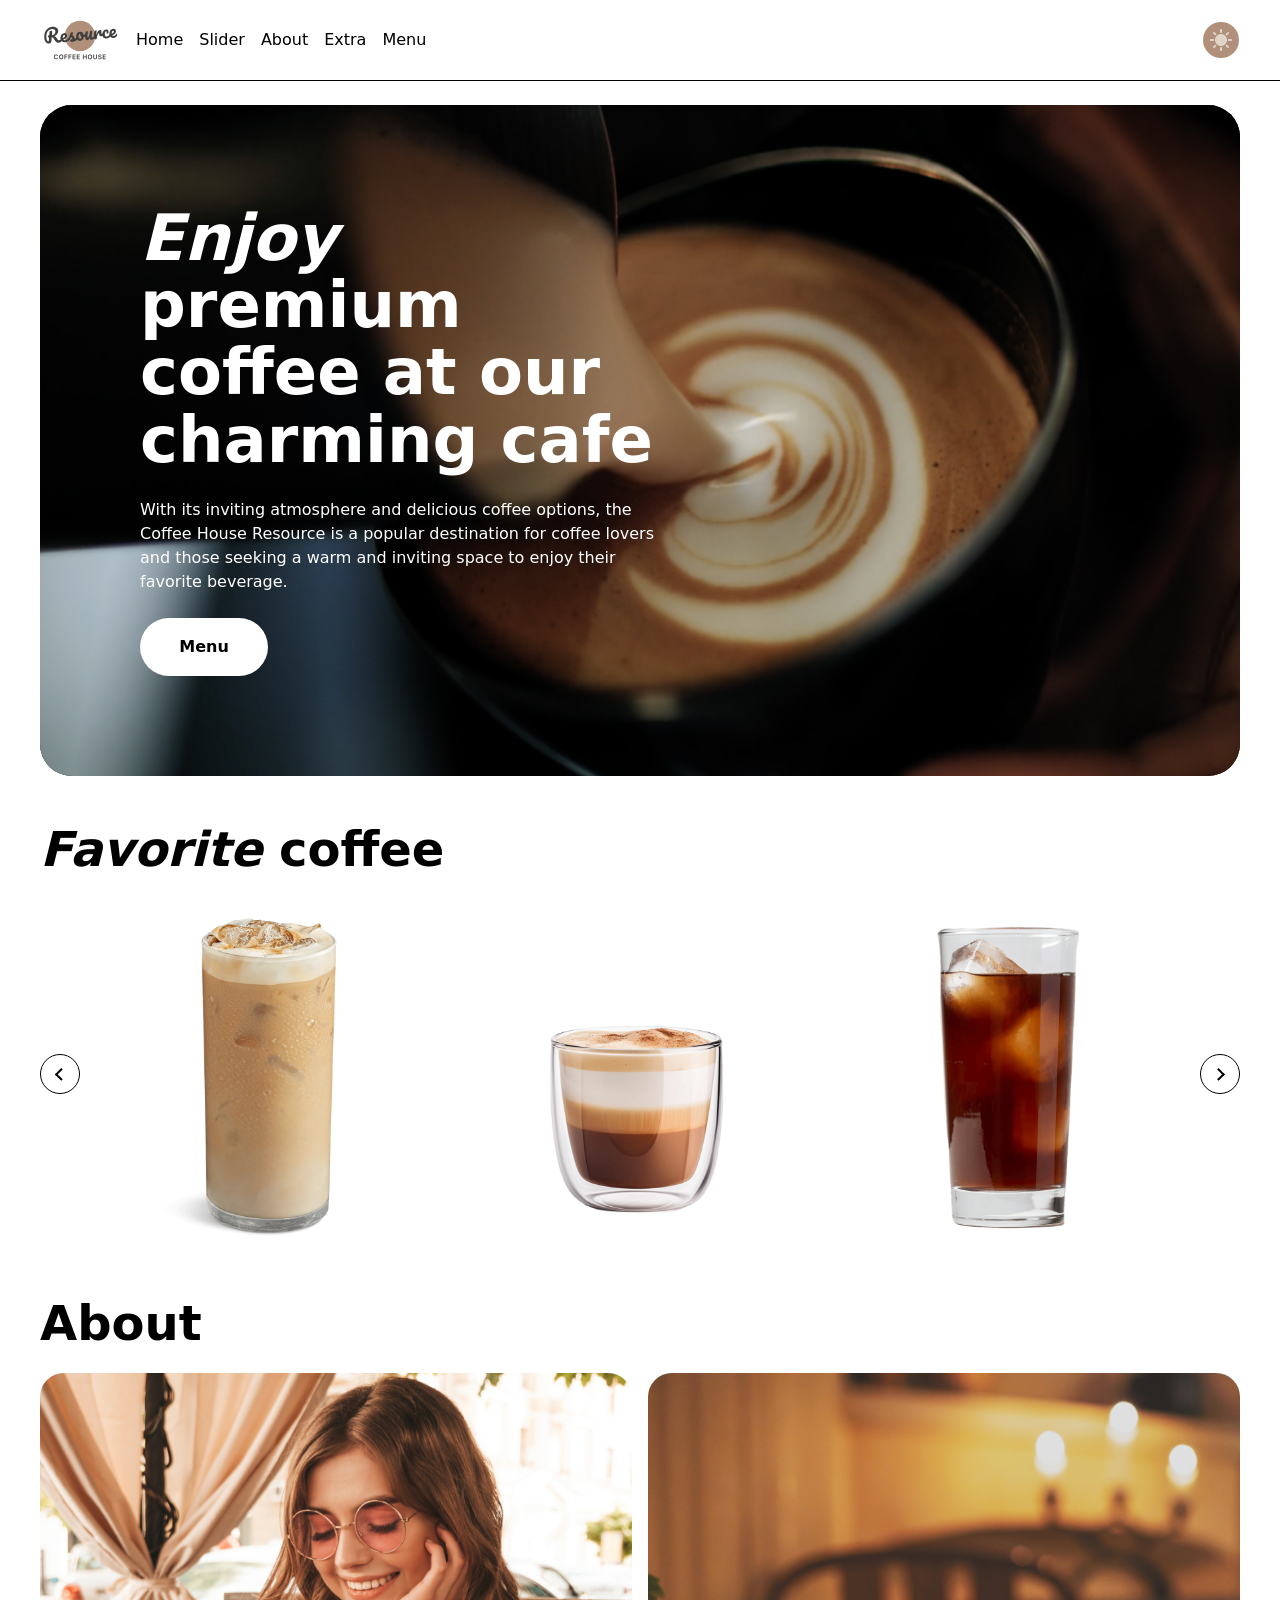
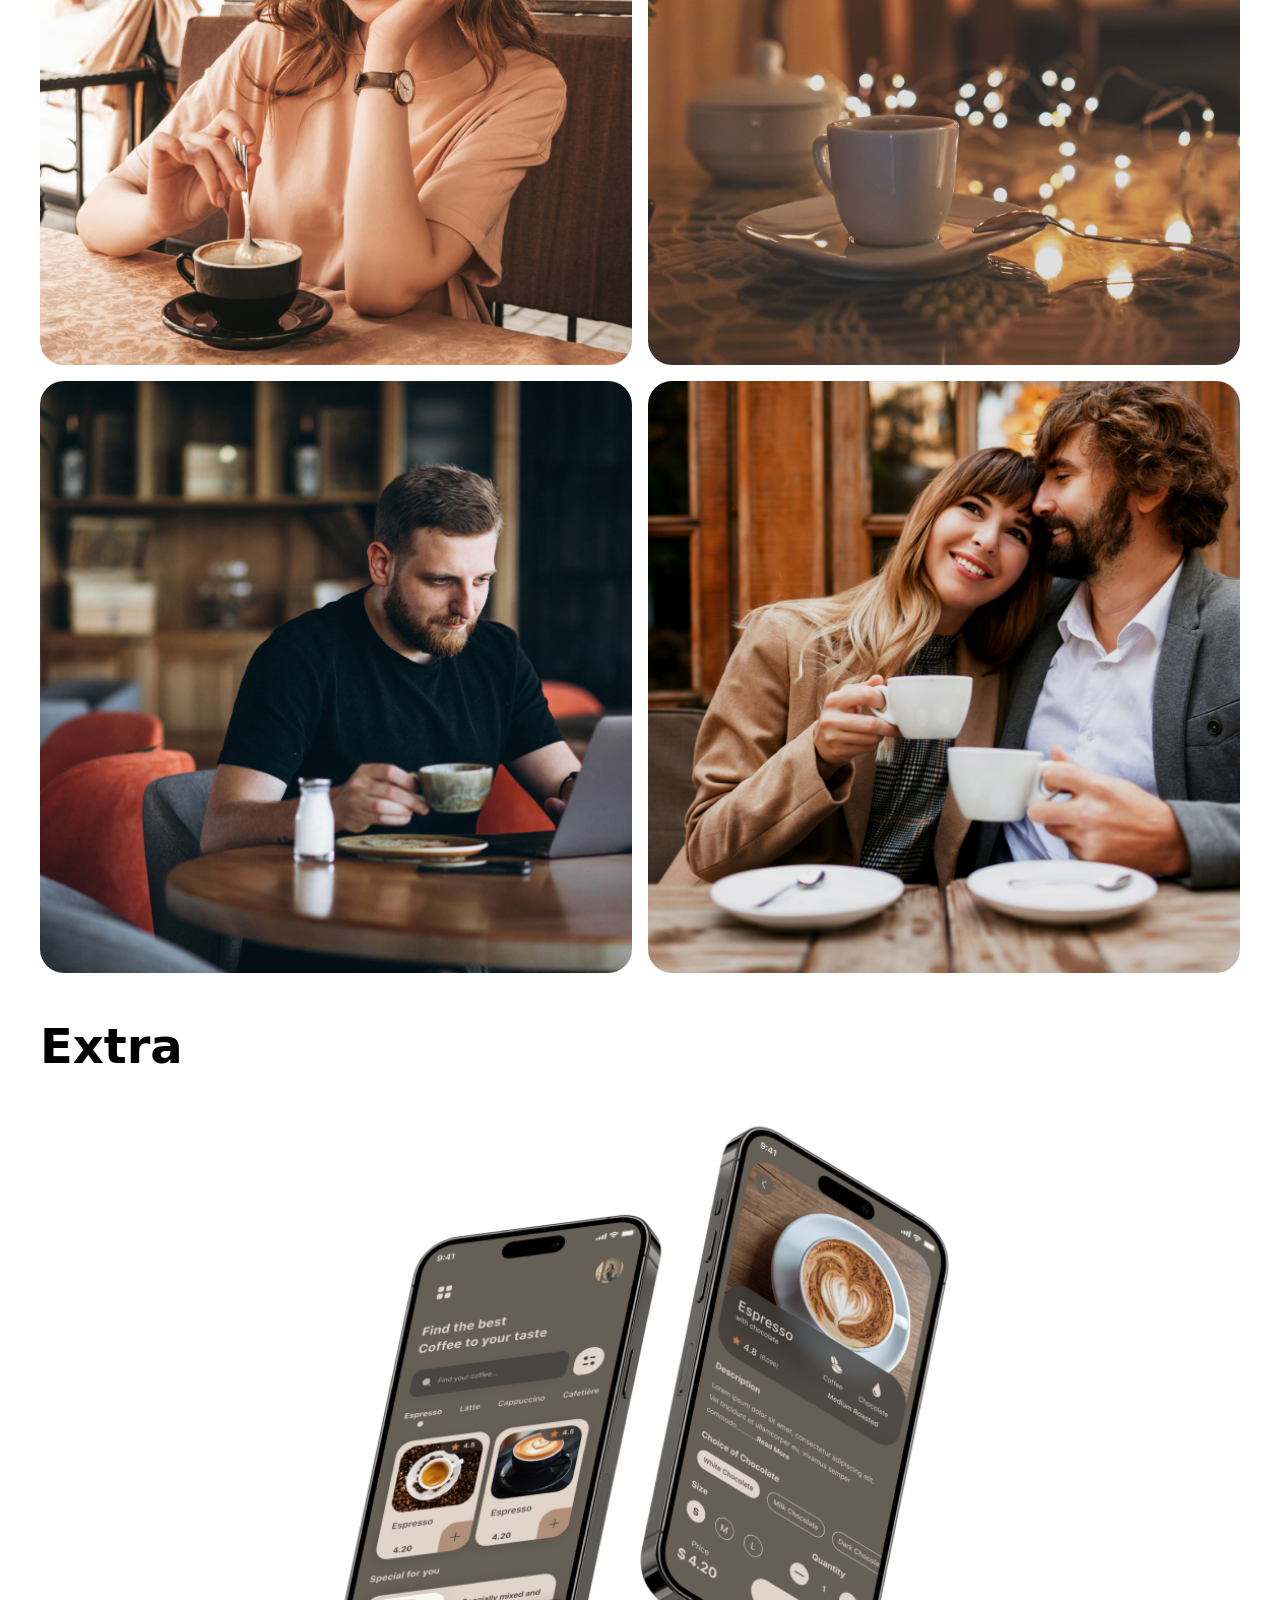
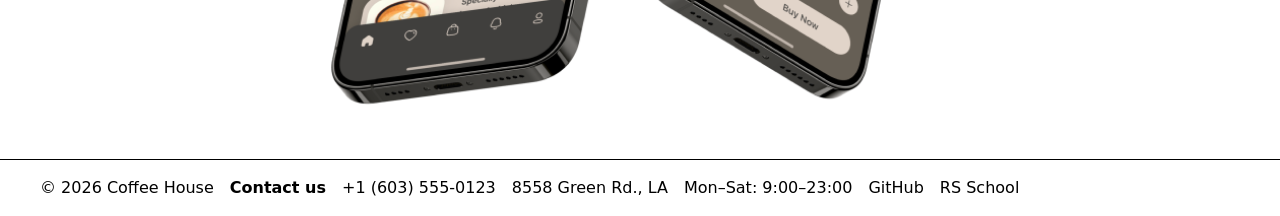
==== index.html @ 828d0035 "feat: add logo favicon and finish Part 1 polish Reuse assets/icons/logo.svg as rel=icon on both page" ====
<!DOCTYPE html>
<html lang="en">
  <head>
    <meta charset="UTF-8" />
    <meta name="viewport" content="width=device-width, initial-scale=1.0" />
    <title>Coffee House</title>
    <link rel="icon" href="assets/icons/logo.svg" type="image/svg+xml" />
    <link rel="stylesheet" href="css/base.css" />
    <link rel="stylesheet" href="css/layout.css" />
    <link rel="stylesheet" href="css/components.css" />
    <link rel="stylesheet" href="css/themes.css" />
  </head>
  <body>
    <header class="header">
      <div class="header__inner container">
        <a class="header__logo" href="index.html">
          <img
            class="header__logo-img"
            src="assets/icons/logo.svg"
            alt="Resource Coffee House"
            width="100"
            height="60"
          />
        </a>
        <nav class="header__nav" aria-label="Main">
          <ul class="header__list">
            <li class="header__item">
              <a class="header__link" href="index.html#hero">Home</a>
            </li>
            <li class="header__item">
              <a class="header__link" href="index.html#favorite-coffee">Slider</a>
            </li>
            <li class="header__item">
              <a class="header__link" href="index.html#about">About</a>
            </li>
            <li class="header__item">
              <a class="header__link" href="index.html#extra">Extra</a>
            </li>
            <li class="header__item">
              <a class="header__link" href="menu.html">Menu</a>
            </li>
          </ul>
        </nav>
        <div class="header__actions">
          <button class="header__theme" type="button" aria-label="Theme">
            <img
              class="header__theme-icon header__theme-icon--light"
              src="assets/icons/light.svg"
              alt=""
              width="36"
              height="36"
            />
            <img
              class="header__theme-icon header__theme-icon--dark"
              src="assets/icons/dark.svg"
              alt=""
              width="36"
              height="36"
            />
          </button>
          <button
            class="header__burger"
            type="button"
            aria-label="Open menu"
            aria-expanded="false"
            aria-disabled="true"
          >
            <span class="header__burger-bar" aria-hidden="true"></span>
            <span class="header__burger-bar" aria-hidden="true"></span>
            <span class="header__burger-bar" aria-hidden="true"></span>
          </button>
        </div>
      </div>
    </header>
    <main class="main">
      <section class="hero" id="hero">
        <div class="hero__inner container">
          <div class="hero__banner">
            <img
              class="hero__photo"
              src="assets/images/img-hero.jpg"
              alt="Latte being poured into a cup"
            />
            <h1 class="hero__title">
              <em class="hero__accent">Enjoy</em> premium coffee at our charming
              cafe
            </h1>
            <p class="hero__text">
              With its inviting atmosphere and delicious coffee options, the
              Coffee House Resource is a popular destination for coffee lovers
              and those seeking a warm and inviting space to enjoy their
              favorite beverage.
            </p>
            <a class="hero__cta" href="menu.html">Menu</a>
          </div>
        </div>
      </section>
      <section class="slider" id="favorite-coffee" aria-labelledby="favorite-coffee-title">
        <div class="slider__inner container">
          <h2 class="slider__title" id="favorite-coffee-title">
            <em class="slider__accent">Favorite</em> coffee
          </h2>
          <div class="slider__layout">
            <button
              class="slider__control slider__control--prev"
              type="button"
              aria-label="Previous slide"
              aria-disabled="true"
            >
              <span class="slider__chevron slider__chevron--prev" aria-hidden="true"></span>
            </button>
            <ul class="slider__list">
              <li class="slider__item">
                <img
                  class="slider__photo"
                  src="assets/images/coffee-slider-1.png"
                  alt="Iced latte with cream and caramel"
                  width="530"
                  height="530"
                />
              </li>
              <li class="slider__item">
                <img
                  class="slider__photo"
                  src="assets/images/coffee-slider-2.png"
                  alt="Layered cortado in a glass"
                  width="530"
                  height="530"
                />
              </li>
              <li class="slider__item">
                <img
                  class="slider__photo"
                  src="assets/images/coffee-slider-3.png"
                  alt="Iced coffee with ice cubes"
                  width="530"
                  height="530"
                />
              </li>
            </ul>
            <button
              class="slider__control slider__control--next"
              type="button"
              aria-label="Next slide"
              aria-disabled="true"
            >
              <span class="slider__chevron slider__chevron--next" aria-hidden="true"></span>
            </button>
          </div>
        </div>
      </section>
      <section class="about" id="about" aria-labelledby="about-title">
        <div class="about__inner container">
          <h2 class="about__title" id="about-title">About</h2>
          <ul class="about__gallery">
            <li class="about__item">
              <img
                class="about__photo"
                src="assets/images/about-1.jpg"
                alt="Woman in pink glasses stirring coffee at a cafe table"
                width="726"
                height="726"
              />
            </li>
            <li class="about__item">
              <img
                class="about__photo"
                src="assets/images/about-2.jpg"
                alt="Espresso cup on a saucer with warm string lights"
                width="726"
                height="726"
              />
            </li>
            <li class="about__item">
              <img
                class="about__photo"
                src="assets/images/about-3.jpg"
                alt="Man drinking coffee while working on a laptop"
                width="726"
                height="726"
              />
            </li>
            <li class="about__item">
              <img
                class="about__photo"
                src="assets/images/about-4.jpg"
                alt="Couple smiling with coffee cups at an outdoor table"
                width="726"
                height="726"
              />
            </li>
          </ul>
        </div>
      </section>
      <section class="extra" id="extra" aria-labelledby="extra-title">
        <div class="extra__inner container">
          <h2 class="extra__title" id="extra-title">Extra</h2>
          <img
            class="extra__photo"
            src="assets/images/mobile-screens.png"
            alt="Coffee House app on two phones, with a menu and an espresso order"
            width="630"
            height="630"
          />
        </div>
      </section>
    </main>
    <footer class="footer">
      <div class="footer__inner container">
        <p class="footer__copy">© 2026 Coffee House</p>
        <p class="footer__title">Contact us</p>
        <address class="footer__contacts">
          <a class="footer__link" href="tel:+16035550123">+1 (603) 555-0123</a>
          <a
            class="footer__link"
            href="https://www.google.com/maps/search/?api=1&query=8558+Green+Rd.%2C+LA"
            target="_blank"
            rel="noopener noreferrer"
            >8558 Green Rd., LA</a
          >
          <span class="footer__hours">Mon–Sat: 9:00–23:00</span>
        </address>
        <ul class="footer__list">
          <li class="footer__item">
            <a
              class="footer__link"
              href="https://github.com/Bogagree"
              target="_blank"
              rel="noopener noreferrer"
              >GitHub</a
            >
          </li>
          <li class="footer__item">
            <a
              class="footer__link"
              href="https://rs.school/"
              target="_blank"
              rel="noopener noreferrer"
              >RS School</a
            >
          </li>
        </ul>
      </div>
    </footer>
    <script src="js/theme.js" defer></script>
  </body>
</html>
---- css/base.css ----
/* Structural tokens and base elements. Brand values: docs/specs/architecture.md */
:root {
  --space-xs: 0.25rem;
  --space-sm: 0.5rem;
  --space-md: 1rem;
  --space-lg: 1.5rem;
  --space-xl: 2rem;

  --font-family-base: system-ui, sans-serif;
  --font-size-base: 1rem;
  --font-size-sm: 0.875rem;
  --font-size-lg: 1.25rem;
  --font-size-h1: 2rem;
  --line-height-body: 1.5;
  --line-height-heading: 1.2;
  --font-weight-regular: 400;
  --font-weight-bold: 700;

  --container-max-width: 1440px;
  --container-padding-inline: 2.5rem;
}

@media (max-width: 768px) {
  :root {
    --container-padding-inline: 2.5rem;
  }
}

@media (max-width: 380px) {
  :root {
    --container-padding-inline: 1rem;
  }
}

*,
*::before,
*::after {
  box-sizing: border-box;
}

html {
  scroll-behavior: smooth;
  overflow-x: clip;
}

body {
  margin: 0;
  overflow-x: clip;
  font-family: var(--font-family-base);
  font-size: var(--font-size-base);
  font-weight: var(--font-weight-regular);
  line-height: var(--line-height-body);
  color: var(--color-text);
  background-color: var(--color-bg);
}

h1,
h2,
h3,
h4 {
  margin: 0;
  font-weight: var(--font-weight-bold);
  line-height: var(--line-height-heading);
}

h1 {
  font-size: var(--font-size-h1);
}

p {
  margin: 0;
}

a {
  color: var(--color-link);
}

img {
  display: block;
  max-width: 100%;
  height: auto;
}

button,
input,
textarea,
select {
  font: inherit;
  color: inherit;
}

ul,
ol {
  margin: 0;
  padding: 0;
}
---- css/layout.css ----
/* Centered content column. Full-bleed backgrounds stay off .container. */
.container {
  width: 100%;
  max-width: var(--container-max-width);
  margin-inline: auto;
  padding-inline: var(--container-padding-inline);
}

/* Above 1440px the column stays centered; section backgrounds may full-bleed. */
.main {
  width: 100%;
  min-width: 0;
}
---- css/components.css ----
/* header, footer, hero, slider, about, extra, catalog cards. modal — позже. */
.header {
  background-color: var(--color-bg);
  color: var(--color-text);
  border-bottom: 1px solid var(--color-text);
}

.header__inner,
.footer__inner {
  display: flex;
  flex-wrap: wrap;
  align-items: center;
  gap: var(--space-md);
  padding-block: var(--space-md);
}

.header__logo {
  flex-shrink: 0;
  line-height: 0;
  text-decoration: none;
}

.header__logo-img {
  height: 3rem;
  width: auto;
}

@media (hover: hover) {
  .header__logo:hover {
    opacity: 0.85;
  }
}

.header__nav {
  flex: 1 1 auto;
}

.header__list,
.footer__list {
  display: flex;
  flex-wrap: wrap;
  gap: var(--space-md);
  list-style: none;
}

.header__link,
.footer__link {
  color: var(--color-text);
  text-decoration: none;
  transition: color 0.2s ease;
}

@media (hover: hover) {
  .header__link:hover,
  .footer__link:hover {
    color: var(--color-link);
  }
}

.header__link:focus-visible,
.header__logo:focus-visible,
.header__theme:focus-visible,
.header__burger:focus-visible,
.footer__link:focus-visible {
  outline: 2px solid var(--color-link);
  outline-offset: 2px;
}

.header__actions {
  display: flex;
  flex-shrink: 0;
  align-items: center;
  gap: var(--space-sm);
  margin-left: auto;
}

.header__theme {
  display: inline-flex;
  padding: 0;
  border: 1px solid transparent;
  background: transparent;
  cursor: pointer;
  transition: opacity 0.2s ease;
}

@media (hover: hover) {
  .header__theme:hover {
    opacity: 0.7;
  }
}

.header__theme-icon {
  display: block;
  width: 2.25rem;
  height: 2.25rem;
}

.header__theme-icon--dark {
  display: none;
}

[data-theme='dark'] .header__theme-icon--light {
  display: none;
}

[data-theme='dark'] .header__theme-icon--dark {
  display: block;
}

.header__burger {
  display: none;
  flex-direction: column;
  justify-content: center;
  align-items: center;
  gap: 0.3rem;
  width: 2.5rem;
  height: 2.5rem;
  padding: 0;
  border: 1px solid transparent;
  background: transparent;
  cursor: pointer;
  transition: opacity 0.2s ease;
}

@media (hover: hover) {
  .header__burger:hover {
    opacity: 0.7;
  }
}

.header__burger-bar {
  display: block;
  width: 1.25rem;
  height: 2px;
  background-color: var(--color-text);
}

.footer {
  background-color: var(--color-bg);
  color: var(--color-text);
  border-top: 1px solid var(--color-text);
}

.footer__copy {
  margin: 0;
}

.footer__contacts {
  display: flex;
  flex-wrap: wrap;
  gap: var(--space-sm) var(--space-md);
  font-style: normal;
}

.footer__title {
  margin: 0;
  font-weight: var(--font-weight-bold);
}

@media (max-width: 768px) {
  .header__nav {
    display: none;
  }

  .header__burger {
    display: inline-flex;
  }

  .footer__inner {
    flex-direction: column;
    align-items: flex-start;
  }
}

.hero {
  padding-block: var(--space-lg);
}

.hero__banner {
  position: relative;
  display: flex;
  flex-direction: column;
  align-items: flex-start;
  justify-content: center;
  gap: var(--space-lg);
  min-height: 20rem;
  padding: var(--space-xl);
  overflow: hidden;
  border-radius: var(--space-xl);
  background-color: var(--color-text);
  /* Fixed white: readable on the dark latte photo in light and dark page themes */
  color: #fff;
}

.hero__photo {
  position: absolute;
  inset: 0;
  width: 100%;
  height: 100%;
  object-fit: cover;
  object-position: 70% center;
}

.hero__title,
.hero__text,
.hero__cta {
  position: relative;
  z-index: 1;
}

.hero__title {
  max-width: 33rem;
  font-size: clamp(2rem, 5vw, 4.5rem);
  font-weight: 600;
  line-height: 1.05;
}

.hero__accent {
  font-style: italic;
  font-weight: 600;
}

.hero__text {
  max-width: 33rem;
}

.hero__cta {
  display: inline-flex;
  align-items: center;
  justify-content: center;
  min-width: 8rem;
  padding: var(--space-md) var(--space-xl);
  border: 1px solid transparent;
  border-radius: 999px;
  background-color: var(--color-bg);
  color: var(--color-text);
  font-weight: var(--font-weight-bold);
  text-decoration: none;
  transition: opacity 0.2s ease;
}

@media (hover: hover) {
  .hero__cta:hover {
    opacity: 0.85;
  }
}

.hero__cta:focus-visible {
  outline: 2px solid var(--color-link);
  outline-offset: 2px;
}

@media (min-width: 769px) {
  .hero__banner {
    justify-content: center;
    min-height: 40rem;
    padding: 6.25rem 6.25rem;
  }
}

@media (max-width: 768px) {
  .hero {
    padding-block: var(--space-md);
  }

  .hero__banner {
    min-height: 33.75rem;
    padding: 6.25rem 2.5rem;
    border-radius: var(--space-xl);
  }
}

@media (max-width: 380px) {
  .hero__banner {
    min-height: 33.75rem;
    padding: 3.75rem 1rem;
  }
}

.slider {
  padding-block: var(--space-lg);
}

.slider__title {
  margin-bottom: var(--space-lg);
  font-size: clamp(1.75rem, 4vw, 3rem);
  font-weight: 600;
  line-height: 1.05;
}

.slider__accent {
  font-style: italic;
  font-weight: 600;
}

.slider__layout {
  display: grid;
  grid-template-columns: auto minmax(0, 1fr) auto;
  align-items: center;
  gap: var(--space-md);
}

.slider__list {
  display: grid;
  grid-template-columns: repeat(3, minmax(0, 1fr));
  gap: var(--space-md);
  list-style: none;
}

.slider__photo {
  width: 100%;
  height: auto;
  aspect-ratio: 1;
  object-fit: contain;
}

.slider__control {
  display: inline-flex;
  flex-shrink: 0;
  align-items: center;
  justify-content: center;
  width: 2.5rem;
  height: 2.5rem;
  padding: 0;
  border: 1px solid var(--color-text);
  border-radius: 50%;
  background: transparent;
  cursor: pointer;
  transition: opacity 0.2s ease;
}

@media (hover: hover) {
  .slider__control:hover {
    opacity: 0.7;
  }
}

.slider__control:focus-visible {
  outline: 2px solid var(--color-link);
  outline-offset: 2px;
}

.slider__chevron {
  display: block;
  width: 0.55rem;
  height: 0.55rem;
  border-right: 2px solid currentColor;
  border-bottom: 2px solid currentColor;
}

.slider__chevron--prev {
  margin-left: 0.2rem;
  transform: rotate(135deg);
}

.slider__chevron--next {
  margin-right: 0.2rem;
  transform: rotate(-45deg);
}

@media (max-width: 768px) {
  .slider__list {
    grid-template-columns: 1fr;
  }

  /* Part 1 static: one slide visible; Part 2 JS will cycle. */
  .slider__item:nth-child(n + 2) {
    display: none;
  }
}

@media (max-width: 380px) {
  .slider__layout {
    grid-template-columns: auto auto;
    justify-content: space-between;
    gap: var(--space-sm);
  }

  .slider__list {
    grid-column: 1 / -1;
    order: -1;
  }
}

.about,
.extra {
  padding-block: var(--space-lg);
}

.about__title,
.extra__title {
  margin-bottom: var(--space-lg);
  font-size: clamp(1.75rem, 4vw, 3rem);
  font-weight: 600;
  line-height: 1.05;
}

.about__gallery {
  display: grid;
  grid-template-columns: repeat(2, minmax(0, 1fr));
  gap: var(--space-md);
  list-style: none;
}

.about__photo {
  width: 100%;
  height: auto;
  aspect-ratio: 1;
  object-fit: cover;
  border-radius: var(--space-lg);
}

.extra__photo {
  width: min(100%, 40rem);
  height: auto;
  margin-inline: auto;
}

@media (max-width: 768px) {
  /* Coffee House: two About images drop at ≤768. */
  .about__item:nth-child(n + 3) {
    display: none;
  }
}

@media (max-width: 380px) {
  .about__gallery {
    grid-template-columns: 1fr;
  }
}

.catalog {
  padding-block: var(--space-lg);
}

.catalog__title {
  margin-bottom: var(--space-lg);
  font-size: clamp(1.75rem, 4vw, 3rem);
  font-weight: 600;
  line-height: 1.05;
  text-align: center;
}

.catalog__tabs {
  display: flex;
  flex-wrap: wrap;
  justify-content: center;
  gap: var(--space-sm);
  margin-bottom: var(--space-lg);
}

.catalog__tab {
  display: inline-flex;
  align-items: center;
  justify-content: center;
  min-width: 6.5rem;
  padding: var(--space-sm) var(--space-md);
  border: 1px solid var(--color-text);
  border-radius: 999px;
  background: transparent;
  cursor: pointer;
  transition: opacity 0.2s ease, background-color 0.2s ease, color 0.2s ease;
}

@media (hover: hover) {
  .catalog__tab:hover {
    opacity: 0.7;
  }
}

.catalog__tab:focus-visible,
.catalog__more:focus-visible {
  outline: 2px solid var(--color-link);
  outline-offset: 2px;
}

.catalog__tab--active {
  background-color: var(--color-text);
  color: var(--color-bg);
  opacity: 1;
}

.catalog__list {
  display: grid;
  grid-template-columns: repeat(4, minmax(0, 1fr));
  gap: var(--space-md);
  list-style: none;
}

.card {
  display: flex;
  flex-direction: column;
  gap: var(--space-sm);
  height: 100%;
  padding: var(--space-sm);
  border: 1px solid var(--color-text);
  border-radius: var(--space-lg);
  transition: opacity 0.2s ease;
}

@media (hover: hover) {
  .card:hover {
    opacity: 0.85;
  }
}

.card__photo {
  width: 100%;
  height: auto;
  aspect-ratio: 1;
  object-fit: cover;
  border-radius: var(--space-md);
}

.card__title {
  font-size: var(--font-size-lg);
  font-weight: 600;
}

.card__text {
  flex: 1 1 auto;
  font-size: var(--font-size-sm);
}

.card__price {
  font-weight: var(--font-weight-bold);
}

.catalog__more {
  display: none;
  align-items: center;
  justify-content: center;
  min-width: 8rem;
  margin: var(--space-lg) auto 0;
  padding: var(--space-md) var(--space-xl);
  border: 1px solid var(--color-text);
  border-radius: 999px;
  background: transparent;
  cursor: pointer;
  transition: opacity 0.2s ease;
}

@media (hover: hover) {
  .catalog__more:hover {
    opacity: 0.7;
  }
}

@media (max-width: 768px) {
  .catalog__list {
    grid-template-columns: repeat(2, minmax(0, 1fr));
  }

  /* Coffee House: four products drop at ≤768; Show more UI only (Part 2 wires click). */
  .catalog__item:nth-child(n + 5) {
    display: none;
  }

  .catalog__more {
    display: flex;
  }
}
---- css/themes.css ----
/* Semantic colors. Not the Coffee House palette — docs/specs/architecture.md */
:root,
[data-theme='light'] {
  color-scheme: light;
  --color-bg: Canvas;
  --color-text: CanvasText;
  --color-link: LinkText;
}

[data-theme='dark'] {
  color-scheme: dark;
  --color-bg: Canvas;
  --color-text: CanvasText;
  --color-link: LinkText;
}
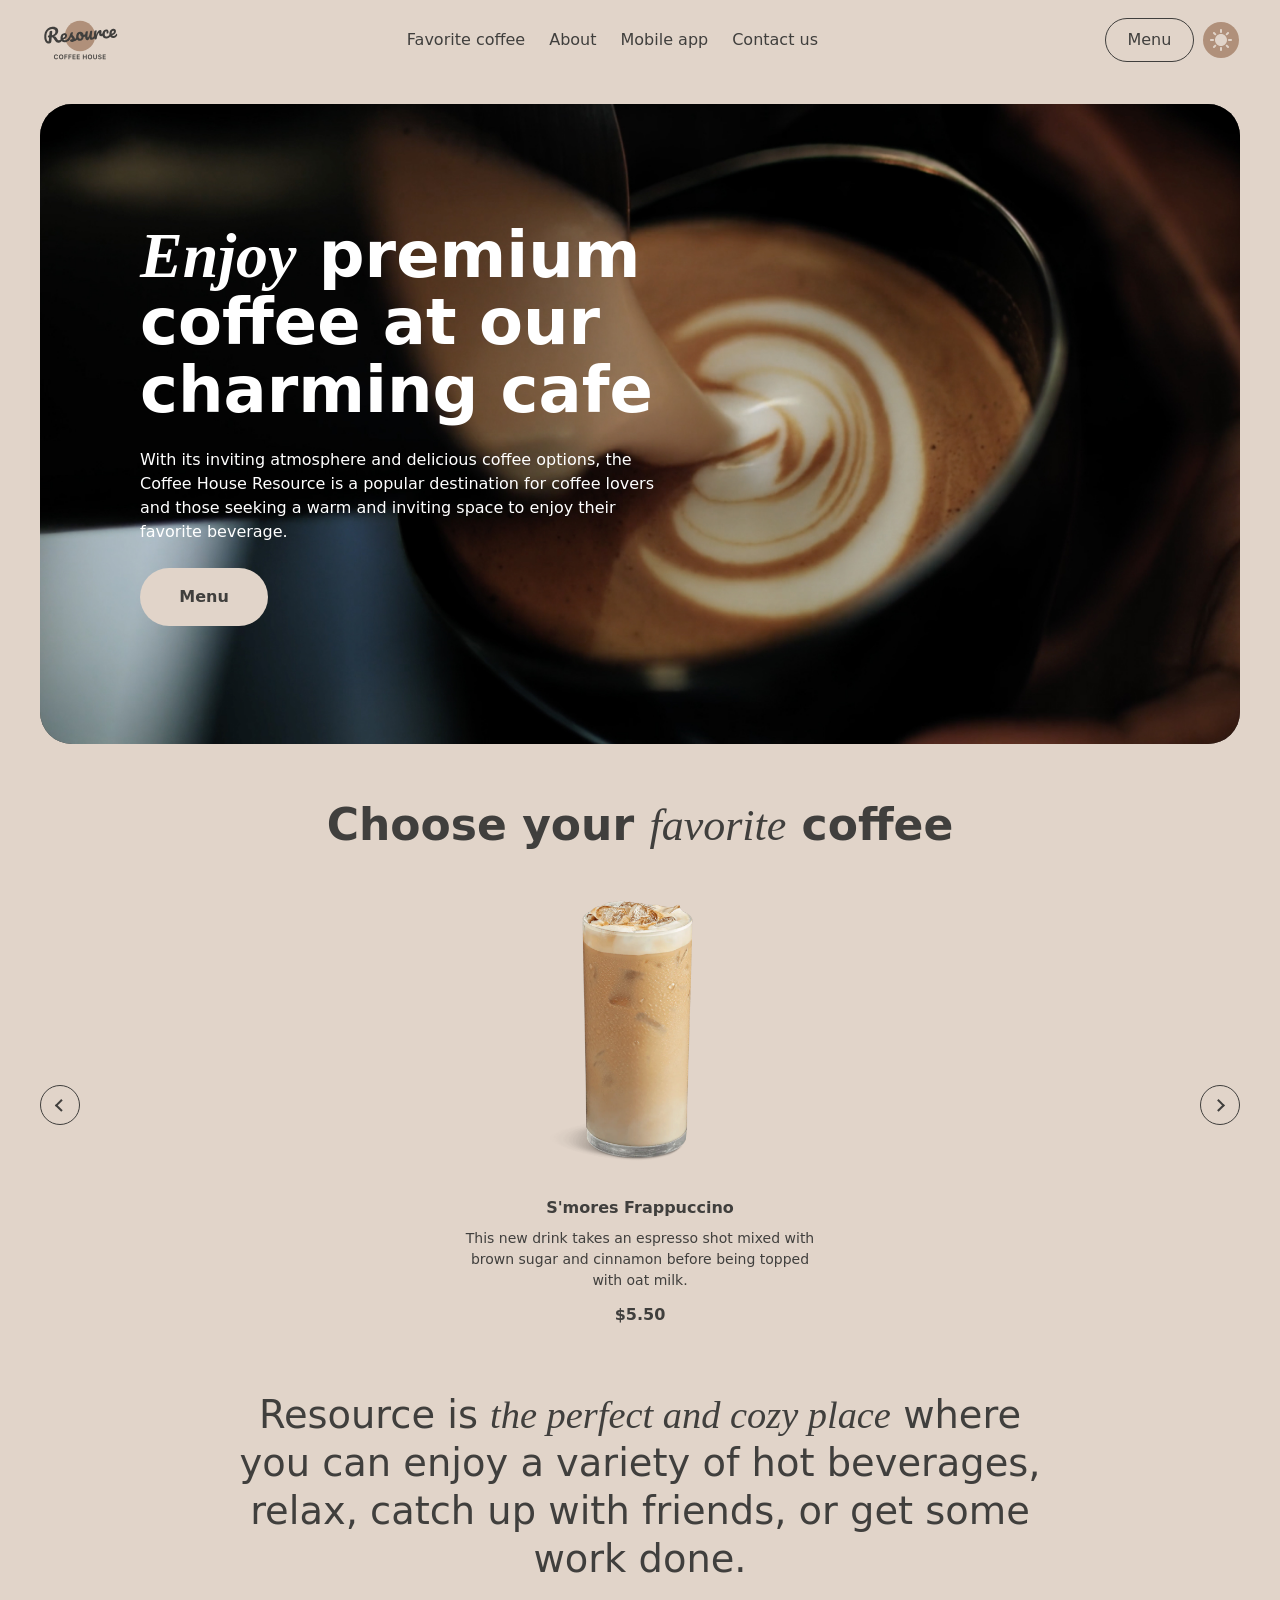
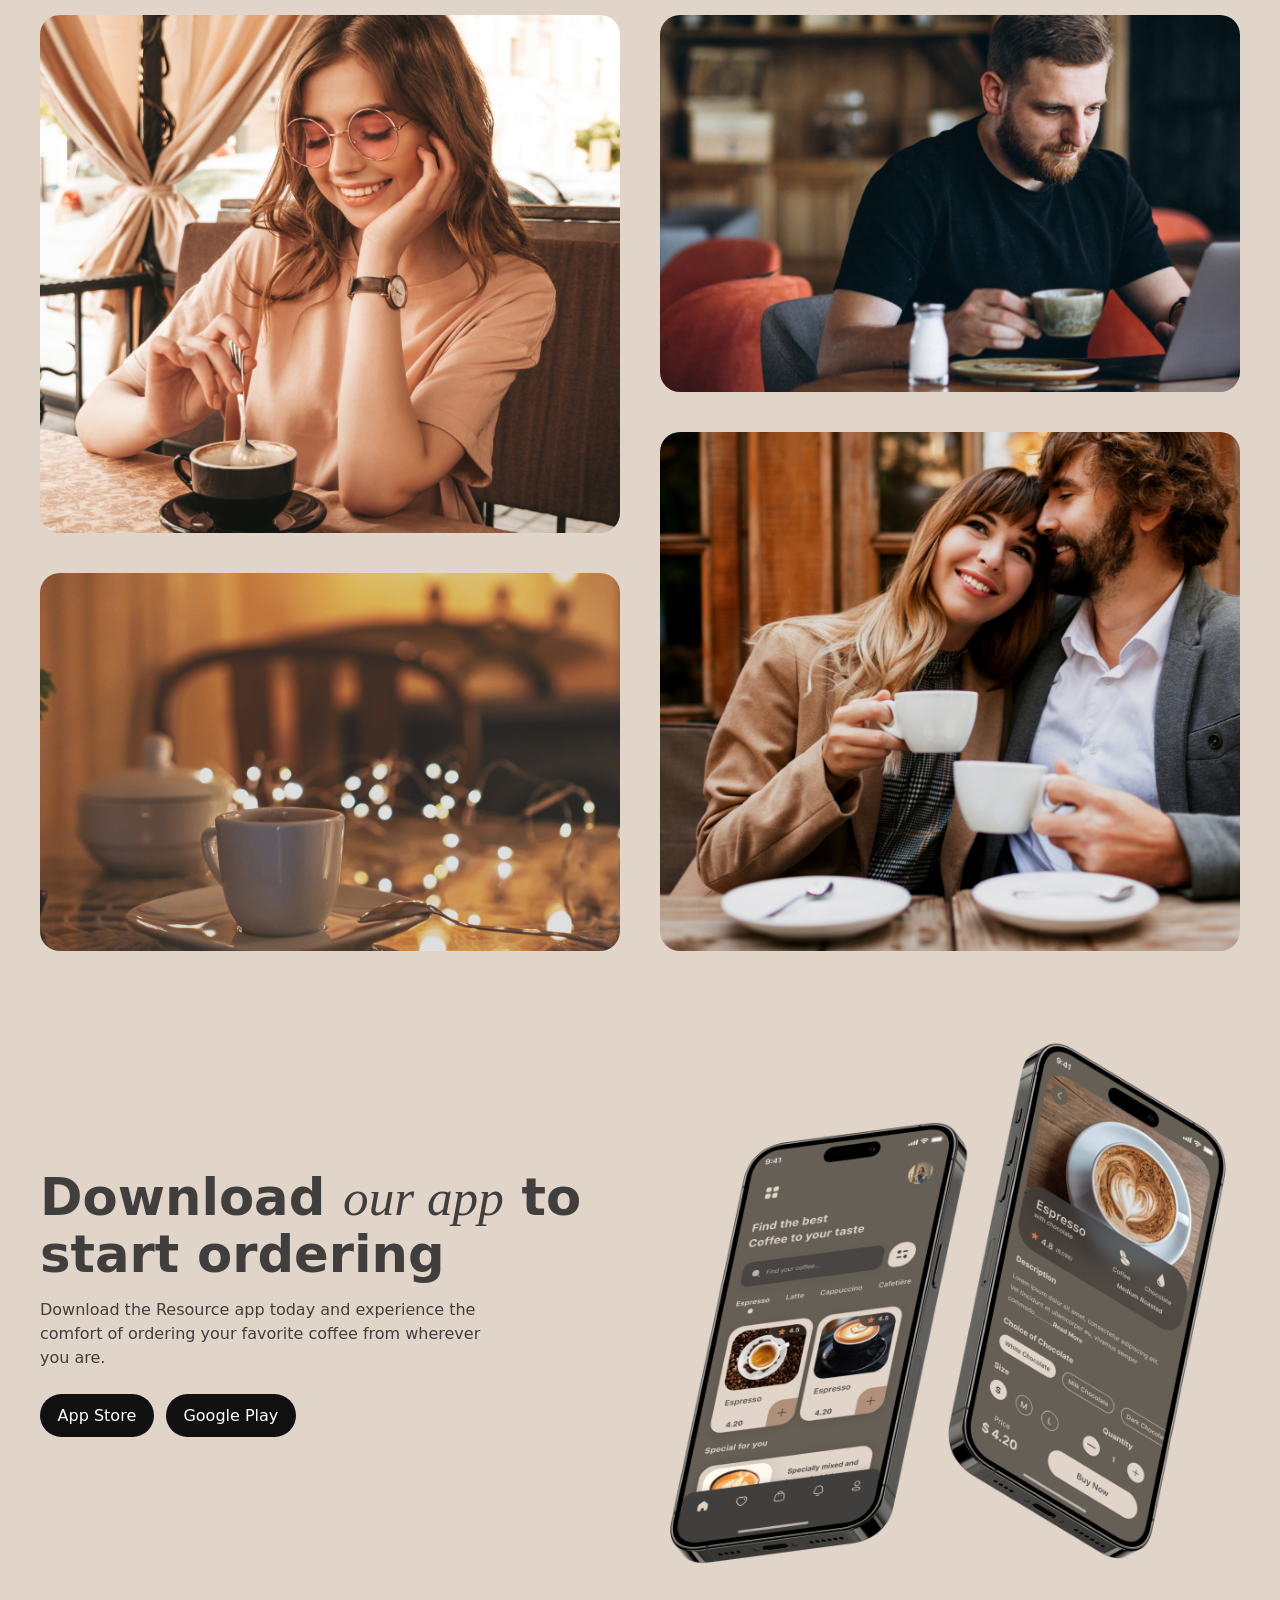
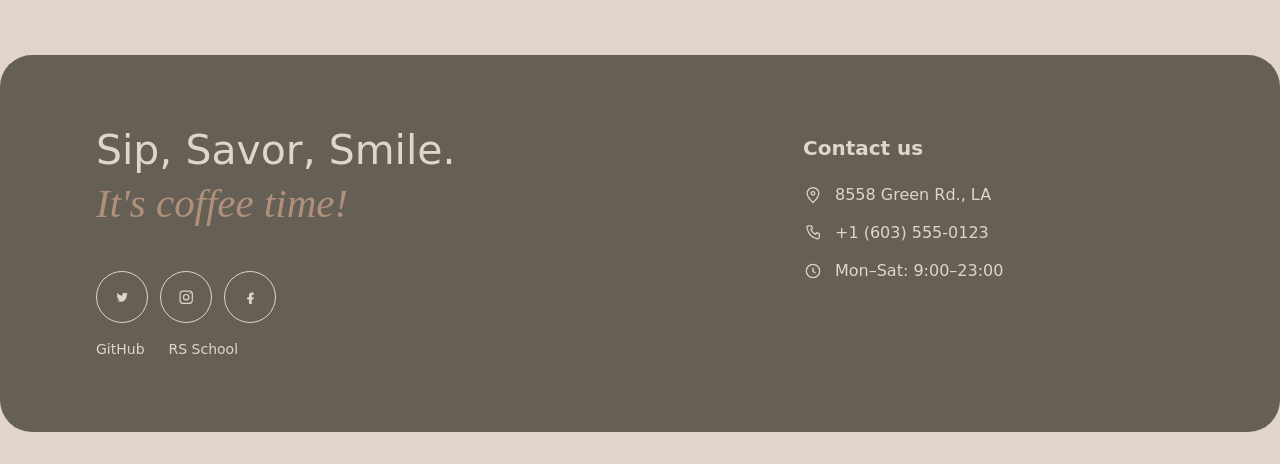
==== commit a2732aac: "fix: match home layout and footer to the Coffee House frames Keep the reference shots in docs/qa/scr" ====
--- a/index.html
+++ b/index.html
@@ -25,23 +25,21 @@
         <nav class="header__nav" aria-label="Main">
           <ul class="header__list">
             <li class="header__item">
-              <a class="header__link" href="index.html#hero">Home</a>
+              <a class="header__link" href="#favorite-coffee">Favorite coffee</a>
             </li>
             <li class="header__item">
-              <a class="header__link" href="index.html#favorite-coffee">Slider</a>
+              <a class="header__link" href="#about">About</a>
             </li>
             <li class="header__item">
-              <a class="header__link" href="index.html#about">About</a>
+              <a class="header__link" href="#extra">Mobile app</a>
             </li>
             <li class="header__item">
-              <a class="header__link" href="index.html#extra">Extra</a>
-            </li>
-            <li class="header__item">
-              <a class="header__link" href="menu.html">Menu</a>
+              <a class="header__link" href="#contact">Contact us</a>
             </li>
           </ul>
         </nav>
         <div class="header__actions">
+          <a class="header__menu" href="menu.html">Menu</a>
           <button class="header__theme" type="button" aria-label="Theme">
             <img
               class="header__theme-icon header__theme-icon--light"
@@ -98,7 +96,7 @@
       <section class="slider" id="favorite-coffee" aria-labelledby="favorite-coffee-title">
         <div class="slider__inner container">
           <h2 class="slider__title" id="favorite-coffee-title">
-            <em class="slider__accent">Favorite</em> coffee
+            Choose your <em class="slider__accent">favorite</em> coffee
           </h2>
           <div class="slider__layout">
             <button
@@ -109,12 +107,13 @@
             >
               <span class="slider__chevron slider__chevron--prev" aria-hidden="true"></span>
             </button>
+            <div class="slider__stage">
             <ul class="slider__list">
               <li class="slider__item">
                 <img
                   class="slider__photo"
                   src="assets/images/coffee-slider-1.png"
-                  alt="Iced latte with cream and caramel"
+                  alt="S'mores Frappuccino in a tall glass"
                   width="530"
                   height="530"
                 />
@@ -138,6 +137,15 @@
                 />
               </li>
             </ul>
+            <div class="slider__caption">
+              <p class="slider__name">S'mores Frappuccino</p>
+              <p class="slider__text">
+                This new drink takes an espresso shot mixed with brown sugar and
+                cinnamon before being topped with oat milk.
+              </p>
+              <p class="slider__price">$5.50</p>
+            </div>
+            </div>
             <button
               class="slider__control slider__control--next"
               type="button"
@@ -151,38 +159,38 @@
       </section>
       <section class="about" id="about" aria-labelledby="about-title">
         <div class="about__inner container">
-          <h2 class="about__title" id="about-title">About</h2>
+          <h2 class="about__title" id="about-title">
+            Resource is <em class="about__accent">the perfect and cozy place</em>
+            where you can enjoy a variety of hot beverages, relax, catch up with
+            friends, or get some work done.
+          </h2>
           <ul class="about__gallery">
-            <li class="about__item">
+            <li class="about__col">
               <img
-                class="about__photo"
+                class="about__photo about__photo--tall about__photo--woman"
                 src="assets/images/about-1.jpg"
                 alt="Woman in pink glasses stirring coffee at a cafe table"
                 width="726"
                 height="726"
               />
-            </li>
-            <li class="about__item">
               <img
-                class="about__photo"
+                class="about__photo about__photo--short about__photo--lights"
                 src="assets/images/about-2.jpg"
                 alt="Espresso cup on a saucer with warm string lights"
                 width="726"
                 height="726"
               />
             </li>
-            <li class="about__item">
+            <li class="about__col">
               <img
-                class="about__photo"
+                class="about__photo about__photo--short about__photo--man"
                 src="assets/images/about-3.jpg"
                 alt="Man drinking coffee while working on a laptop"
                 width="726"
                 height="726"
               />
-            </li>
-            <li class="about__item">
               <img
-                class="about__photo"
+                class="about__photo about__photo--tall about__photo--couple"
                 src="assets/images/about-4.jpg"
                 alt="Couple smiling with coffee cups at an outdoor table"
                 width="726"
@@ -194,7 +202,31 @@
       </section>
       <section class="extra" id="extra" aria-labelledby="extra-title">
         <div class="extra__inner container">
-          <h2 class="extra__title" id="extra-title">Extra</h2>
+          <div class="extra__copy">
+            <h2 class="extra__title" id="extra-title">
+              Download <em class="extra__accent">our app</em> to start ordering
+            </h2>
+            <p class="extra__text">
+              Download the Resource app today and experience the comfort of
+              ordering your favorite coffee from wherever you are.
+            </p>
+            <div class="extra__stores">
+              <a
+                class="extra__store"
+                href="https://www.apple.com/app-store/"
+                target="_blank"
+                rel="noopener noreferrer"
+                >App Store</a
+              >
+              <a
+                class="extra__store"
+                href="https://play.google.com/store"
+                target="_blank"
+                rel="noopener noreferrer"
+                >Google Play</a
+              >
+            </div>
+          </div>
           <img
             class="extra__photo"
             src="assets/images/mobile-screens.png"
@@ -205,41 +237,113 @@
         </div>
       </section>
     </main>
-    <footer class="footer">
-      <div class="footer__inner container">
-        <p class="footer__copy">© 2026 Coffee House</p>
-        <p class="footer__title">Contact us</p>
-        <address class="footer__contacts">
-          <a class="footer__link" href="tel:+16035550123">+1 (603) 555-0123</a>
-          <a
-            class="footer__link"
-            href="https://www.google.com/maps/search/?api=1&query=8558+Green+Rd.%2C+LA"
-            target="_blank"
-            rel="noopener noreferrer"
-            >8558 Green Rd., LA</a
-          >
-          <span class="footer__hours">Mon–Sat: 9:00–23:00</span>
-        </address>
-        <ul class="footer__list">
-          <li class="footer__item">
+    <footer class="footer" id="contact">
+      <div class="footer__panel container">
+        <div class="footer__brand">
+          <p class="footer__slogan">
+            <span class="footer__line">Sip, Savor, Smile.</span>
+            <em class="footer__accent">It's coffee time!</em>
+          </p>
+          <ul class="footer__social">
+            <li>
+              <a
+                class="footer__social-link"
+                href="https://twitter.com"
+                target="_blank"
+                rel="noopener noreferrer"
+                aria-label="Twitter"
+              >
+                <svg viewBox="0 0 24 24" aria-hidden="true">
+                  <path
+                    d="M19.5 7.2c-.6.3-1.2.4-1.9.5.7-.4 1.2-1 1.4-1.8-.6.4-1.3.7-2.1.8A3.2 3.2 0 0 0 12 9.3c0 .3 0 .5.1.7-2.7-.1-5-1.4-6.6-3.4-.3.5-.4 1-.4 1.6 0 1.1.6 2.1 1.5 2.7-.5 0-1-.2-1.5-.4 0 1.6 1.1 2.9 2.6 3.2-.3.1-.6.1-.9.1-.2 0-.4 0-.6-.1.4 1.3 1.6 2.2 3.1 2.3A6.5 6.5 0 0 1 5 16.6 9.1 9.1 0 0 0 10 18c5 0 7.7-4.1 7.7-7.7v-.4c.5-.4 1-.9 1.3-1.5-.5.2-1 .4-1.5.4z"
+                  />
+                </svg>
+              </a>
+            </li>
+            <li>
+              <a
+                class="footer__social-link"
+                href="https://instagram.com"
+                target="_blank"
+                rel="noopener noreferrer"
+                aria-label="Instagram"
+              >
+                <svg viewBox="0 0 24 24" aria-hidden="true">
+                  <rect x="4" y="4" width="16" height="16" rx="4" />
+                  <circle cx="12" cy="12" r="3.5" />
+                  <circle cx="17.2" cy="6.8" r="0.8" fill="currentColor" stroke="none" />
+                </svg>
+              </a>
+            </li>
+            <li>
+              <a
+                class="footer__social-link"
+                href="https://facebook.com"
+                target="_blank"
+                rel="noopener noreferrer"
+                aria-label="Facebook"
+              >
+                <svg viewBox="0 0 24 24" aria-hidden="true">
+                  <path
+                    d="M14 9h2.5V6H14c-2.2 0-3.5 1.4-3.5 3.6V12H8v3h2.5v6H14v-6h2.2l.5-3H14V9.6c0-.4.2-.6.6-.6z"
+                  />
+                </svg>
+              </a>
+            </li>
+          </ul>
+          <ul class="footer__list">
+            <li class="footer__item">
+              <a
+                class="footer__link"
+                href="https://github.com/Bogagree"
+                target="_blank"
+                rel="noopener noreferrer"
+                >GitHub</a
+              >
+            </li>
+            <li class="footer__item">
+              <a
+                class="footer__link"
+                href="https://rs.school/"
+                target="_blank"
+                rel="noopener noreferrer"
+                >RS School</a
+              >
+            </li>
+          </ul>
+        </div>
+        <div class="footer__contact">
+          <p class="footer__title">Contact us</p>
+          <address class="footer__contacts">
             <a
-              class="footer__link"
-              href="https://github.com/Bogagree"
+              class="footer__row"
+              href="https://www.google.com/maps/search/?api=1&query=8558+Green+Rd.%2C+LA"
               target="_blank"
               rel="noopener noreferrer"
-              >GitHub</a
             >
-          </li>
-          <li class="footer__item">
-            <a
-              class="footer__link"
-              href="https://rs.school/"
-              target="_blank"
-              rel="noopener noreferrer"
-              >RS School</a
-            >
-          </li>
-        </ul>
+              <svg class="footer__icon" viewBox="0 0 24 24" aria-hidden="true">
+                <path d="M12 21s7-6.2 7-11a7 7 0 1 0-14 0c0 4.8 7 11 7 11z" />
+                <circle cx="12" cy="10" r="2.2" />
+              </svg>
+              <span>8558 Green Rd., LA</span>
+            </a>
+            <a class="footer__row" href="tel:+16035550123">
+              <svg class="footer__icon" viewBox="0 0 24 24" aria-hidden="true">
+                <path
+                  d="M7 3.5h3.2l1.2 3.2-2 1.2a12 12 0 0 0 5.7 5.7l1.2-2 3.2 1.2V17a2 2 0 0 1-2.2 2A16.5 16.5 0 0 1 5 6.7 2 2 0 0 1 7 3.5z"
+                />
+              </svg>
+              <span>+1 (603) 555-0123</span>
+            </a>
+            <span class="footer__row">
+              <svg class="footer__icon" viewBox="0 0 24 24" aria-hidden="true">
+                <circle cx="12" cy="12" r="8" />
+                <path d="M12 8v4.5l3 2" />
+              </svg>
+              <span>Mon–Sat: 9:00–23:00</span>
+            </span>
+          </address>
+        </div>
       </div>
     </footer>
     <script src="js/theme.js" defer></script>
--- a/css/base.css
+++ b/css/base.css
@@ -7,6 +7,7 @@
   --space-xl: 2rem;
 
   --font-family-base: system-ui, sans-serif;
+  --font-family-accent: "Iowan Old Style", Palatino, "Palatino Linotype", Georgia, serif;
   --font-size-base: 1rem;
   --font-size-sm: 0.875rem;
   --font-size-lg: 1.25rem;
--- a/css/components.css
+++ b/css/components.css
@@ -2,11 +2,9 @@
 .header {
   background-color: var(--color-bg);
   color: var(--color-text);
-  border-bottom: 1px solid var(--color-text);
-}
-
-.header__inner,
-.footer__inner {
+}
+
+.header__inner {
   display: flex;
   flex-wrap: wrap;
   align-items: center;
@@ -39,8 +37,12 @@
 .footer__list {
   display: flex;
   flex-wrap: wrap;
-  gap: var(--space-md);
+  gap: var(--space-md) var(--space-lg);
   list-style: none;
+}
+
+.header__list {
+  justify-content: center;
 }
 
 .header__link,
@@ -74,6 +76,23 @@
   margin-left: auto;
 }
 
+.header__menu {
+  display: inline-flex;
+  align-items: center;
+  padding: 0.55rem 1.35rem;
+  border: 1px solid var(--color-text);
+  border-radius: 999px;
+  color: var(--color-text);
+  text-decoration: none;
+  transition: opacity 0.2s ease;
+}
+
+@media (hover: hover) {
+  .header__menu:hover {
+    opacity: 0.7;
+  }
+}
+
 .header__theme {
   display: inline-flex;
   padding: 0;
@@ -112,11 +131,12 @@
   flex-direction: column;
   justify-content: center;
   align-items: center;
-  gap: 0.3rem;
-  width: 2.5rem;
-  height: 2.5rem;
+  gap: 0.28rem;
+  width: 2.75rem;
+  height: 2.75rem;
   padding: 0;
-  border: 1px solid transparent;
+  border: 1px solid var(--color-text);
+  border-radius: 50%;
   background: transparent;
   cursor: pointer;
   transition: opacity 0.2s ease;
@@ -130,35 +150,149 @@
 
 .header__burger-bar {
   display: block;
+  width: 0.9rem;
+  height: 1.5px;
+  background-color: var(--color-text);
+}
+
+.header__burger-bar:nth-child(3) {
+  display: none;
+}
+
+.footer {
+  padding: var(--space-xl) 0 var(--space-xl);
+  background-color: var(--color-bg);
+  color: var(--color-on-footer);
+}
+
+.footer__panel {
+  display: grid;
+  grid-template-columns: minmax(0, 1.35fr) minmax(16rem, 0.8fr);
+  align-items: start;
+  gap: 3rem 4rem;
+  padding: 4.5rem 6rem;
+  border-radius: 2rem;
+  background-color: var(--color-footer);
+}
+
+.footer__slogan {
+  margin: 0;
+  font-size: clamp(2rem, 3.2vw, 3rem);
+  font-weight: 500;
+  line-height: 1.15;
+  color: var(--color-on-footer);
+}
+
+.footer__line {
+  display: block;
+}
+
+.footer__slogan .footer__accent {
+  display: block;
+  margin-top: 0.15em;
+  color: #b0907a;
+  font-size: 1em;
+}
+
+.footer__accent,
+.slider__accent,
+.about__accent,
+.extra__accent,
+.hero__accent {
+  font-family: var(--font-family-accent);
+  font-style: italic;
+  font-weight: 500;
+}
+
+.footer__social {
+  display: flex;
+  gap: 0.75rem;
+  margin-top: 2.75rem;
+  list-style: none;
+}
+
+.footer__social-link {
+  display: inline-flex;
+  align-items: center;
+  justify-content: center;
+  width: 3.25rem;
+  height: 3.25rem;
+  border: 1px solid currentColor;
+  border-radius: 50%;
+  color: var(--color-on-footer);
+  transition: opacity 0.2s ease;
+}
+
+.footer__social-link svg {
+  width: 1.15rem;
+  height: 1.15rem;
+  fill: none;
+  stroke: currentColor;
+  stroke-width: 1.5;
+  stroke-linejoin: round;
+}
+
+.footer__social-link svg path {
+  fill: currentColor;
+  stroke: none;
+}
+
+.footer__list {
+  margin-top: var(--space-md);
+  font-size: var(--font-size-sm);
+}
+
+.footer__link,
+.footer__row {
+  color: var(--color-on-footer);
+  text-decoration: none;
+}
+
+.footer__contact {
+  padding-top: 0.35rem;
+}
+
+.footer__contacts {
+  display: flex;
+  flex-direction: column;
+  align-items: flex-start;
+  gap: 0.9rem;
+  font-style: normal;
+  font-size: 1rem;
+}
+
+.footer__title {
+  margin: 0 0 1.25rem;
+  font-size: 1.25rem;
+  font-weight: 600;
+}
+
+.footer__row {
+  display: flex;
+  align-items: center;
+  gap: 0.75rem;
+}
+
+.footer__icon {
+  flex-shrink: 0;
   width: 1.25rem;
-  height: 2px;
-  background-color: var(--color-text);
-}
-
-.footer {
-  background-color: var(--color-bg);
-  color: var(--color-text);
-  border-top: 1px solid var(--color-text);
-}
-
-.footer__copy {
-  margin: 0;
-}
-
-.footer__contacts {
-  display: flex;
-  flex-wrap: wrap;
-  gap: var(--space-sm) var(--space-md);
-  font-style: normal;
-}
-
-.footer__title {
-  margin: 0;
-  font-weight: var(--font-weight-bold);
+  height: 1.25rem;
+  fill: none;
+  stroke: currentColor;
+  stroke-width: 1.5;
+  stroke-linejoin: round;
+}
+
+@media (hover: hover) {
+  .footer__social-link:hover,
+  .footer__row:hover {
+    opacity: 0.75;
+  }
 }
 
 @media (max-width: 768px) {
-  .header__nav {
+  .header__nav,
+  .header__menu {
     display: none;
   }
 
@@ -166,9 +300,20 @@
     display: inline-flex;
   }
 
-  .footer__inner {
-    flex-direction: column;
-    align-items: flex-start;
+  .footer__panel {
+    grid-template-columns: 1fr;
+    gap: 2.5rem;
+    padding: 2.5rem 1.75rem;
+  }
+
+  .footer__contact {
+    padding-top: 0;
+  }
+}
+
+@media (max-width: 380px) {
+  .footer__slogan {
+    font-size: 1.75rem;
   }
 }
 
@@ -278,40 +423,61 @@
 }
 
 .slider {
-  padding-block: var(--space-lg);
+  padding-block: var(--space-xl);
 }
 
 .slider__title {
-  margin-bottom: var(--space-lg);
-  font-size: clamp(1.75rem, 4vw, 3rem);
+  margin-bottom: var(--space-xl);
+  font-size: clamp(1.75rem, 4vw, 2.75rem);
   font-weight: 600;
-  line-height: 1.05;
-}
-
-.slider__accent {
-  font-style: italic;
-  font-weight: 600;
+  line-height: 1.15;
+  text-align: center;
 }
 
 .slider__layout {
   display: grid;
   grid-template-columns: auto minmax(0, 1fr) auto;
   align-items: center;
-  gap: var(--space-md);
+  column-gap: var(--space-md);
+}
+
+.slider__stage {
+  text-align: center;
 }
 
 .slider__list {
-  display: grid;
-  grid-template-columns: repeat(3, minmax(0, 1fr));
-  gap: var(--space-md);
+  display: flex;
+  justify-content: center;
   list-style: none;
 }
 
+.slider__item:nth-child(n + 2) {
+  display: none;
+}
+
 .slider__photo {
-  width: 100%;
+  width: min(18rem, 100%);
   height: auto;
-  aspect-ratio: 1;
-  object-fit: contain;
+  margin-inline: auto;
+}
+
+.slider__caption {
+  max-width: 22rem;
+  margin: 1.5rem auto 0;
+}
+
+.slider__name,
+.slider__price {
+  font-weight: 600;
+}
+
+.slider__text {
+  margin-top: 0.5rem;
+  font-size: var(--font-size-sm);
+}
+
+.slider__price {
+  margin-top: 0.75rem;
 }
 
 .slider__control {
@@ -358,74 +524,121 @@
   transform: rotate(-45deg);
 }
 
-@media (max-width: 768px) {
-  .slider__list {
-    grid-template-columns: 1fr;
-  }
-
-  /* Part 1 static: one slide visible; Part 2 JS will cycle. */
-  .slider__item:nth-child(n + 2) {
-    display: none;
-  }
-}
-
-@media (max-width: 380px) {
-  .slider__layout {
-    grid-template-columns: auto auto;
-    justify-content: space-between;
-    gap: var(--space-sm);
-  }
-
-  .slider__list {
-    grid-column: 1 / -1;
-    order: -1;
-  }
-}
-
 .about,
 .extra {
-  padding-block: var(--space-lg);
-}
-
-.about__title,
-.extra__title {
-  margin-bottom: var(--space-lg);
-  font-size: clamp(1.75rem, 4vw, 3rem);
-  font-weight: 600;
-  line-height: 1.05;
+  padding-block: var(--space-xl);
+}
+
+.about__title {
+  max-width: 52rem;
+  margin: 0 auto var(--space-xl);
+  font-size: clamp(1.75rem, 3vw, 2.6rem);
+  font-weight: 500;
+  line-height: 1.25;
+  text-align: center;
 }
 
 .about__gallery {
   display: grid;
   grid-template-columns: repeat(2, minmax(0, 1fr));
-  gap: var(--space-md);
+  gap: 2.5rem;
   list-style: none;
+}
+
+.about__col {
+  display: flex;
+  flex-direction: column;
+  gap: 2.5rem;
+  min-width: 0;
 }
 
 .about__photo {
   width: 100%;
-  height: auto;
-  aspect-ratio: 1;
   object-fit: cover;
-  border-radius: var(--space-lg);
+  border-radius: 1.25rem;
+}
+
+.about__photo--tall {
+  aspect-ratio: 660 / 590;
+}
+
+.about__photo--short {
+  aspect-ratio: 660 / 430;
+}
+
+.extra__inner {
+  display: grid;
+  grid-template-columns: minmax(0, 1fr) minmax(0, 1fr);
+  align-items: center;
+  gap: var(--space-xl);
+}
+
+.extra__title {
+  margin: 0;
+  font-size: clamp(2rem, 4vw, 3.25rem);
+  font-weight: 600;
+  line-height: 1.1;
+}
+
+.extra__text {
+  max-width: 28rem;
+  margin-top: var(--space-md);
+}
+
+.extra__stores {
+  display: flex;
+  flex-wrap: wrap;
+  gap: 0.75rem;
+  margin-top: 1.5rem;
+}
+
+.extra__store {
+  display: inline-flex;
+  align-items: center;
+  padding: 0.6rem 1.1rem;
+  border-radius: 999px;
+  background-color: #111;
+  color: #fff;
+  text-decoration: none;
+  transition: opacity 0.2s ease;
+}
+
+@media (hover: hover) {
+  .extra__store:hover {
+    opacity: 0.85;
+  }
 }
 
 .extra__photo {
-  width: min(100%, 40rem);
+  width: min(100%, 36rem);
   height: auto;
   margin-inline: auto;
 }
 
 @media (max-width: 768px) {
-  /* Coffee House: two About images drop at ≤768. */
-  .about__item:nth-child(n + 3) {
+  .about__gallery,
+  .extra__inner {
+    grid-template-columns: 1fr;
+  }
+
+  .about__col {
+    display: contents;
+  }
+
+  .about__photo--man,
+  .about__photo--lights {
     display: none;
   }
+
+  .about__photo--tall,
+  .about__photo--short {
+    aspect-ratio: 4 / 3;
+  }
 }
 
 @media (max-width: 380px) {
-  .about__gallery {
-    grid-template-columns: 1fr;
+  .about__photo--woman {
+    display: none;
   }
 }
 
--- a/css/themes.css
+++ b/css/themes.css
@@ -1,15 +1,19 @@
-/* Semantic colors. Not the Coffee House palette — docs/specs/architecture.md */
+/* Sampled from docs/qa/screenshots/[D] Home.png. Dark set has no frame yet. */
 :root,
 [data-theme='light'] {
   color-scheme: light;
-  --color-bg: Canvas;
-  --color-text: CanvasText;
-  --color-link: LinkText;
+  --color-bg: #e1d4c9;
+  --color-text: #403f3d;
+  --color-link: #403f3d;
+  --color-footer: #665f55;
+  --color-on-footer: #e1d4c9;
 }
 
 [data-theme='dark'] {
   color-scheme: dark;
-  --color-bg: Canvas;
-  --color-text: CanvasText;
-  --color-link: LinkText;
+  --color-bg: #2a2420;
+  --color-text: #e1d4c9;
+  --color-link: #e1d4c9;
+  --color-footer: #1c1816;
+  --color-on-footer: #e1d4c9;
 }
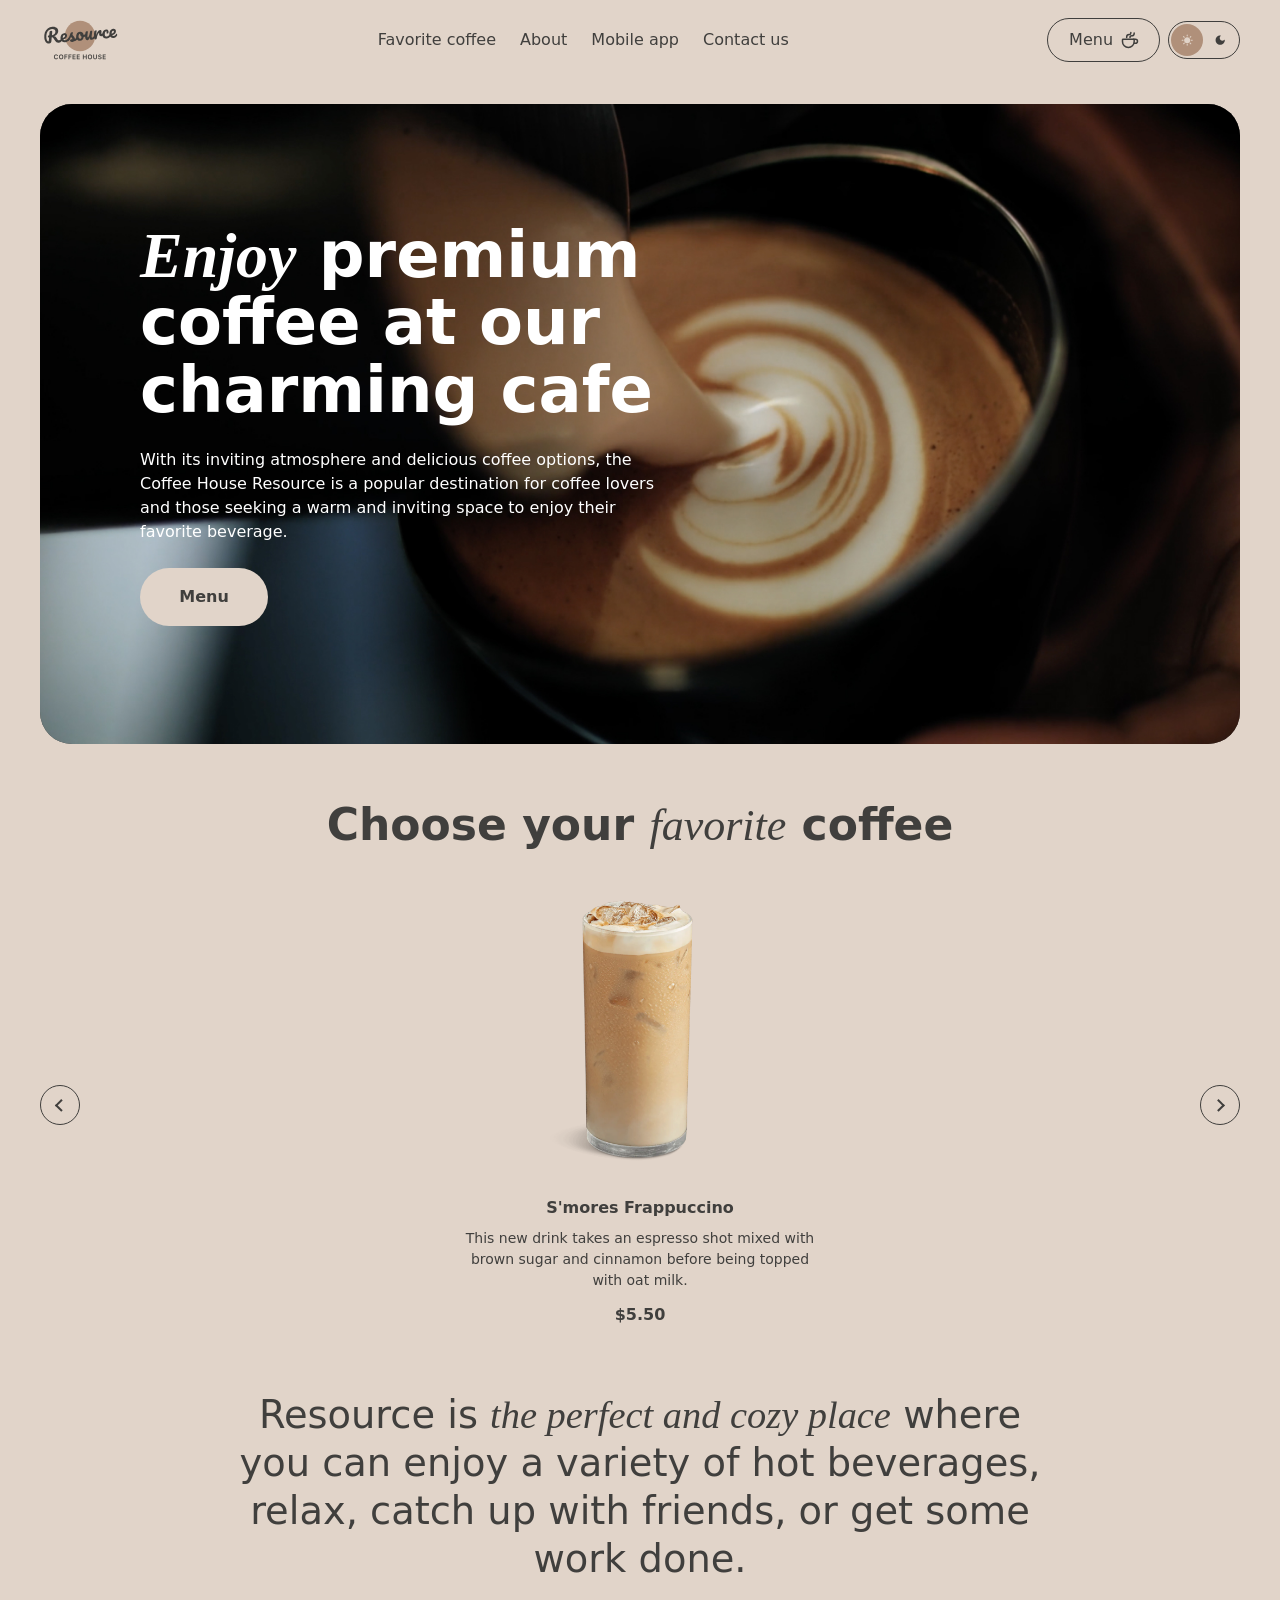
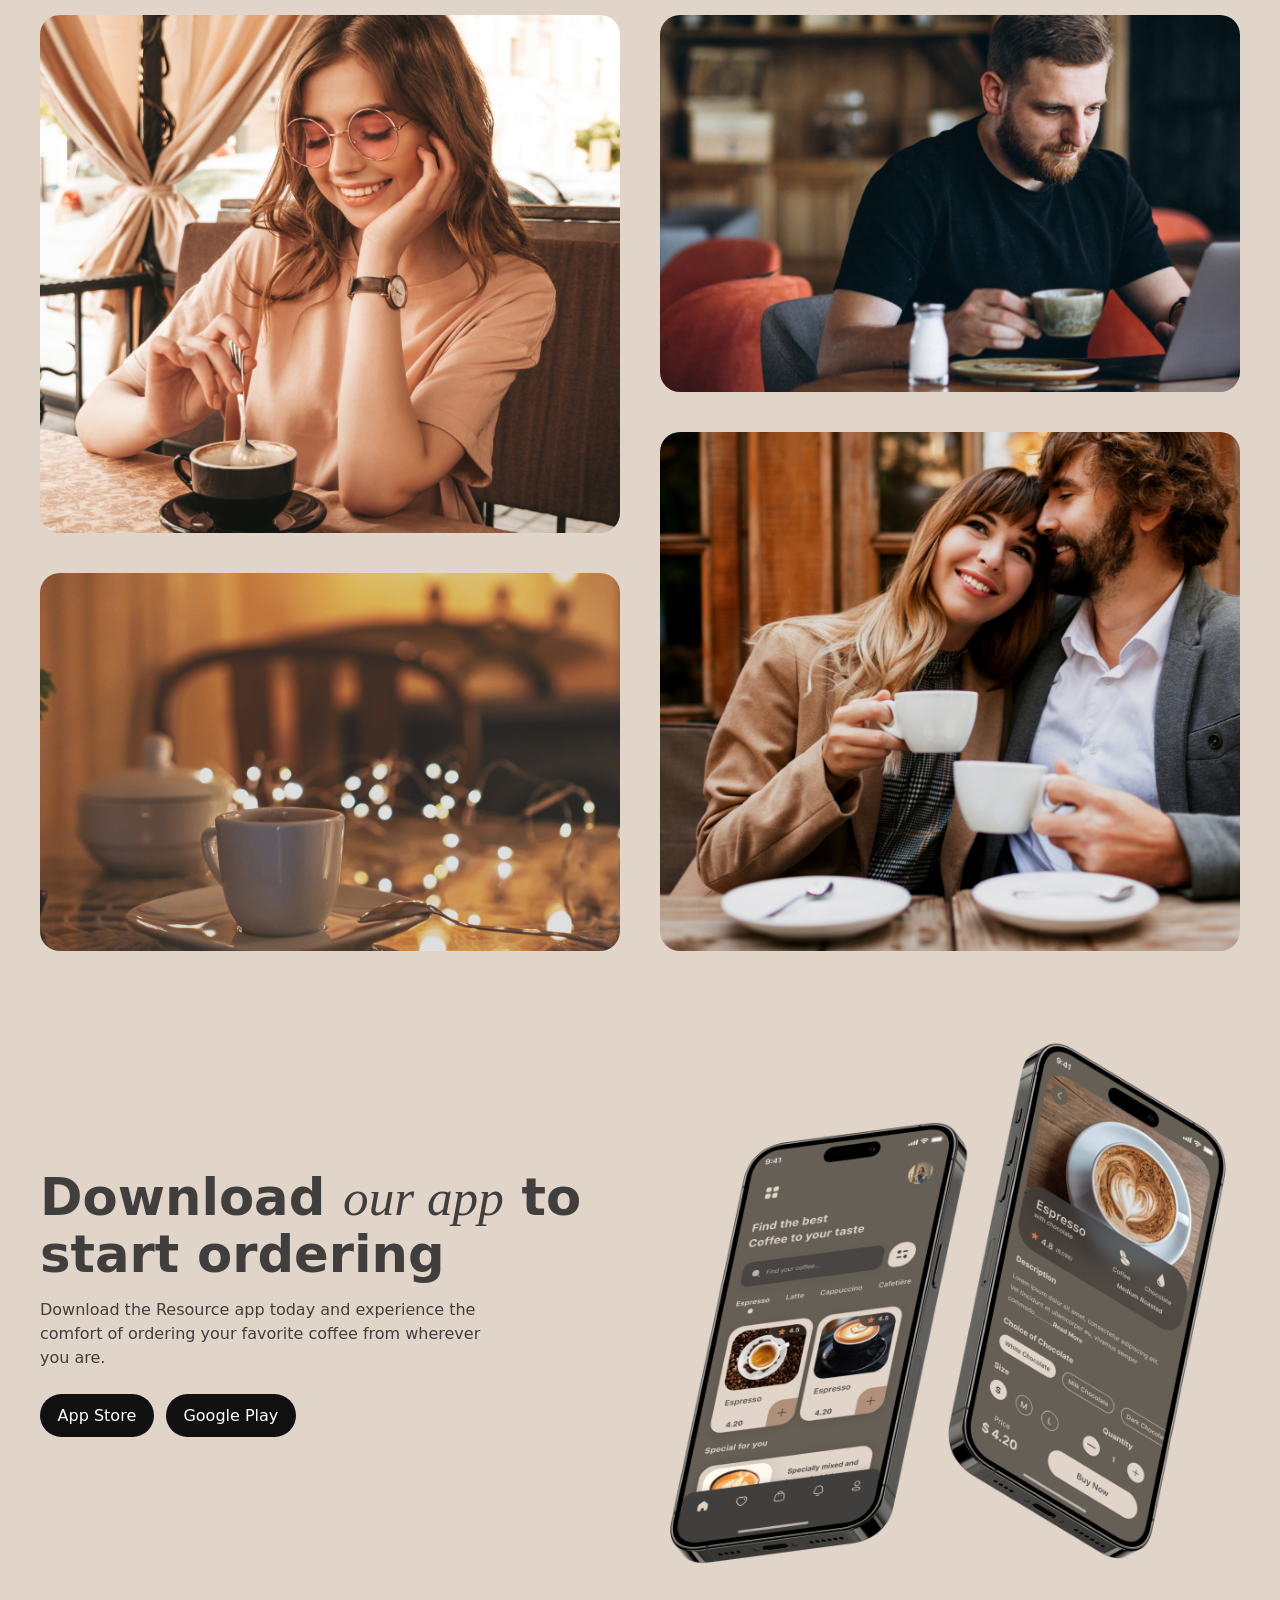
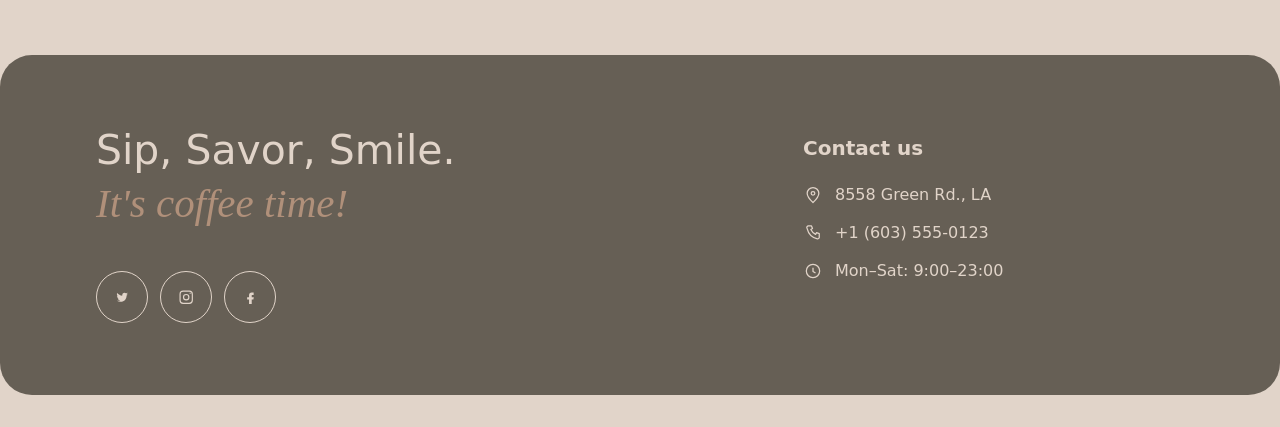
==== commit bec4fc3e: "fix: match menu button and theme toggle to the frame Co-authored-by: Cursor <cursoragent@cursor.com>" ====
--- a/index.html
+++ b/index.html
@@ -39,22 +39,25 @@
           </ul>
         </nav>
         <div class="header__actions">
-          <a class="header__menu" href="menu.html">Menu</a>
+          <a class="header__menu" href="menu.html">
+            Menu
+            <span class="header__menu-icon" aria-hidden="true"></span>
+          </a>
           <button class="header__theme" type="button" aria-label="Theme">
-            <img
-              class="header__theme-icon header__theme-icon--light"
-              src="assets/icons/light.svg"
-              alt=""
-              width="36"
-              height="36"
-            />
-            <img
-              class="header__theme-icon header__theme-icon--dark"
-              src="assets/icons/dark.svg"
-              alt=""
-              width="36"
-              height="36"
-            />
+            <span class="header__theme-opt header__theme-opt--light">
+              <svg class="header__theme-glyph" viewBox="0 0 36 36" aria-hidden="true">
+                <path
+                  d="M17 10V8C17 7.45 17.45 7 18 7C18.55 7 19 7.45 19 8V10C19 10.55 18.55 11 18 11C17.45 11 17 10.55 17 10ZM24.36 13.05L25.77 11.63C26.16 11.24 26.16 10.61 25.77 10.22C25.38 9.83 24.75 9.83 24.36 10.22L22.95 11.64C22.56 12.03 22.56 12.66 22.95 13.05C23.34 13.44 23.97 13.44 24.36 13.05ZM28 17H26C25.45 17 25 17.45 25 18C25 18.55 25.45 19 26 19H28C28.55 19 29 18.55 29 18C29 17.45 28.55 17 28 17ZM18 25C17.45 25 17 25.45 17 26V28C17 28.55 17.45 29 18 29C18.55 29 19 28.55 19 28V26C19 25.45 18.55 25 18 25ZM11.64 13.05L10.22 11.64C9.83 11.25 9.83 10.61 10.22 10.23C10.61 9.85 11.25 9.84 11.63 10.23L13.04 11.64C13.43 12.03 13.43 12.67 13.04 13.05C12.65 13.43 12.02 13.44 11.64 13.05ZM22.95 22.95C22.56 23.34 22.56 23.98 22.95 24.36L24.36 25.77C24.75 26.16 25.39 26.16 25.77 25.77C26.16 25.38 26.16 24.74 25.77 24.36L24.36 22.95C23.98 22.56 23.34 22.56 22.95 22.95ZM8 19H10C10.55 19 11 18.55 11 18C11 17.45 10.55 17 10 17H8C7.45 17 7 17.45 7 18C7 18.55 7.45 19 8 19ZM11.64 25.78L13.05 24.37C13.44 23.98 13.44 23.34 13.05 22.96C12.66 22.58 12.02 22.57 11.64 22.96L10.23 24.37C9.84 24.76 9.84 25.4 10.23 25.78C10.61 26.17 11.25 26.17 11.64 25.78ZM18 12C14.69 12 12 14.69 12 18C12 21.31 14.69 24 18 24C21.31 24 24 21.31 24 18C24 14.69 21.31 12 18 12Z"
+                />
+              </svg>
+            </span>
+            <span class="header__theme-opt header__theme-opt--dark">
+              <svg class="header__theme-glyph" viewBox="0 0 36 36" aria-hidden="true">
+                <path
+                  d="M18 9C13.03 9 9 13.03 9 18C9 22.97 13.03 27 18 27C22.97 27 27 22.97 27 18C27 17.54 26.96 17.08 26.9 16.64C25.92 18.01 24.32 18.9 22.5 18.9C19.52 18.9 17.1 16.48 17.1 13.5C17.1 11.69 17.99 10.08 19.36 9.1C18.92 9.04 18.46 9 18 9Z"
+                />
+              </svg>
+            </span>
           </button>
           <button
             class="header__burger"
@@ -291,26 +294,6 @@
               </a>
             </li>
           </ul>
-          <ul class="footer__list">
-            <li class="footer__item">
-              <a
-                class="footer__link"
-                href="https://github.com/Bogagree"
-                target="_blank"
-                rel="noopener noreferrer"
-                >GitHub</a
-              >
-            </li>
-            <li class="footer__item">
-              <a
-                class="footer__link"
-                href="https://rs.school/"
-                target="_blank"
-                rel="noopener noreferrer"
-                >RS School</a
-              >
-            </li>
-          </ul>
         </div>
         <div class="footer__contact">
           <p class="footer__title">Contact us</p>
--- a/css/components.css
+++ b/css/components.css
@@ -33,8 +33,7 @@
   flex: 1 1 auto;
 }
 
-.header__list,
-.footer__list {
+.header__list {
   display: flex;
   flex-wrap: wrap;
   gap: var(--space-md) var(--space-lg);
@@ -45,16 +44,14 @@
   justify-content: center;
 }
 
-.header__link,
-.footer__link {
+.header__link {
   color: var(--color-text);
   text-decoration: none;
   transition: color 0.2s ease;
 }
 
 @media (hover: hover) {
-  .header__link:hover,
-  .footer__link:hover {
+  .header__link:hover {
     color: var(--color-link);
   }
 }
@@ -62,8 +59,7 @@
 .header__link:focus-visible,
 .header__logo:focus-visible,
 .header__theme:focus-visible,
-.header__burger:focus-visible,
-.footer__link:focus-visible {
+.header__burger:focus-visible {
   outline: 2px solid var(--color-link);
   outline-offset: 2px;
 }
@@ -79,7 +75,8 @@
 .header__menu {
   display: inline-flex;
   align-items: center;
-  padding: 0.55rem 1.35rem;
+  gap: 0.45rem;
+  padding: 0.55rem 1.15rem 0.55rem 1.35rem;
   border: 1px solid var(--color-text);
   border-radius: 999px;
   color: var(--color-text);
@@ -87,6 +84,14 @@
   transition: opacity 0.2s ease;
 }
 
+.header__menu-icon {
+  width: 1.25rem;
+  height: 1.25rem;
+  background-color: currentColor;
+  -webkit-mask: url("../assets/icons/coffee-cup.svg") center / contain no-repeat;
+  mask: url("../assets/icons/coffee-cup.svg") center / contain no-repeat;
+}
+
 @media (hover: hover) {
   .header__menu:hover {
     opacity: 0.7;
@@ -95,35 +100,43 @@
 
 .header__theme {
   display: inline-flex;
-  padding: 0;
-  border: 1px solid transparent;
+  align-items: center;
+  gap: 0.1rem;
+  padding: 0.15rem;
+  border: 1px solid var(--color-text);
+  border-radius: 999px;
   background: transparent;
   cursor: pointer;
-  transition: opacity 0.2s ease;
-}
-
-@media (hover: hover) {
-  .header__theme:hover {
-    opacity: 0.7;
-  }
-}
-
-.header__theme-icon {
-  display: block;
-  width: 2.25rem;
-  height: 2.25rem;
-}
-
-.header__theme-icon--dark {
-  display: none;
-}
-
-[data-theme='dark'] .header__theme-icon--light {
-  display: none;
-}
-
-[data-theme='dark'] .header__theme-icon--dark {
-  display: block;
+}
+
+.header__theme-opt {
+  display: grid;
+  place-items: center;
+  width: 2rem;
+  height: 2rem;
+  border-radius: 50%;
+  color: var(--color-text);
+}
+
+.header__theme-opt--light {
+  background-color: var(--color-accent);
+  color: var(--color-on-accent);
+}
+
+[data-theme='dark'] .header__theme-opt--light {
+  background-color: transparent;
+  color: var(--color-text);
+}
+
+[data-theme='dark'] .header__theme-opt--dark {
+  background-color: var(--color-accent);
+  color: var(--color-on-accent);
+}
+
+.header__theme-glyph {
+  width: 1.15rem;
+  height: 1.15rem;
+  fill: currentColor;
 }
 
 .header__burger {
@@ -237,12 +250,6 @@
   stroke: none;
 }
 
-.footer__list {
-  margin-top: var(--space-md);
-  font-size: var(--font-size-sm);
-}
-
-.footer__link,
 .footer__row {
   color: var(--color-on-footer);
   text-decoration: none;
--- a/css/themes.css
+++ b/css/themes.css
@@ -7,6 +7,8 @@
   --color-link: #403f3d;
   --color-footer: #665f55;
   --color-on-footer: #e1d4c9;
+  --color-accent: #b0907a;
+  --color-on-accent: #e1d4c9;
 }
 
 [data-theme='dark'] {
@@ -16,4 +18,6 @@
   --color-link: #e1d4c9;
   --color-footer: #1c1816;
   --color-on-footer: #e1d4c9;
+  --color-accent: #b0907a;
+  --color-on-accent: #e1d4c9;
 }
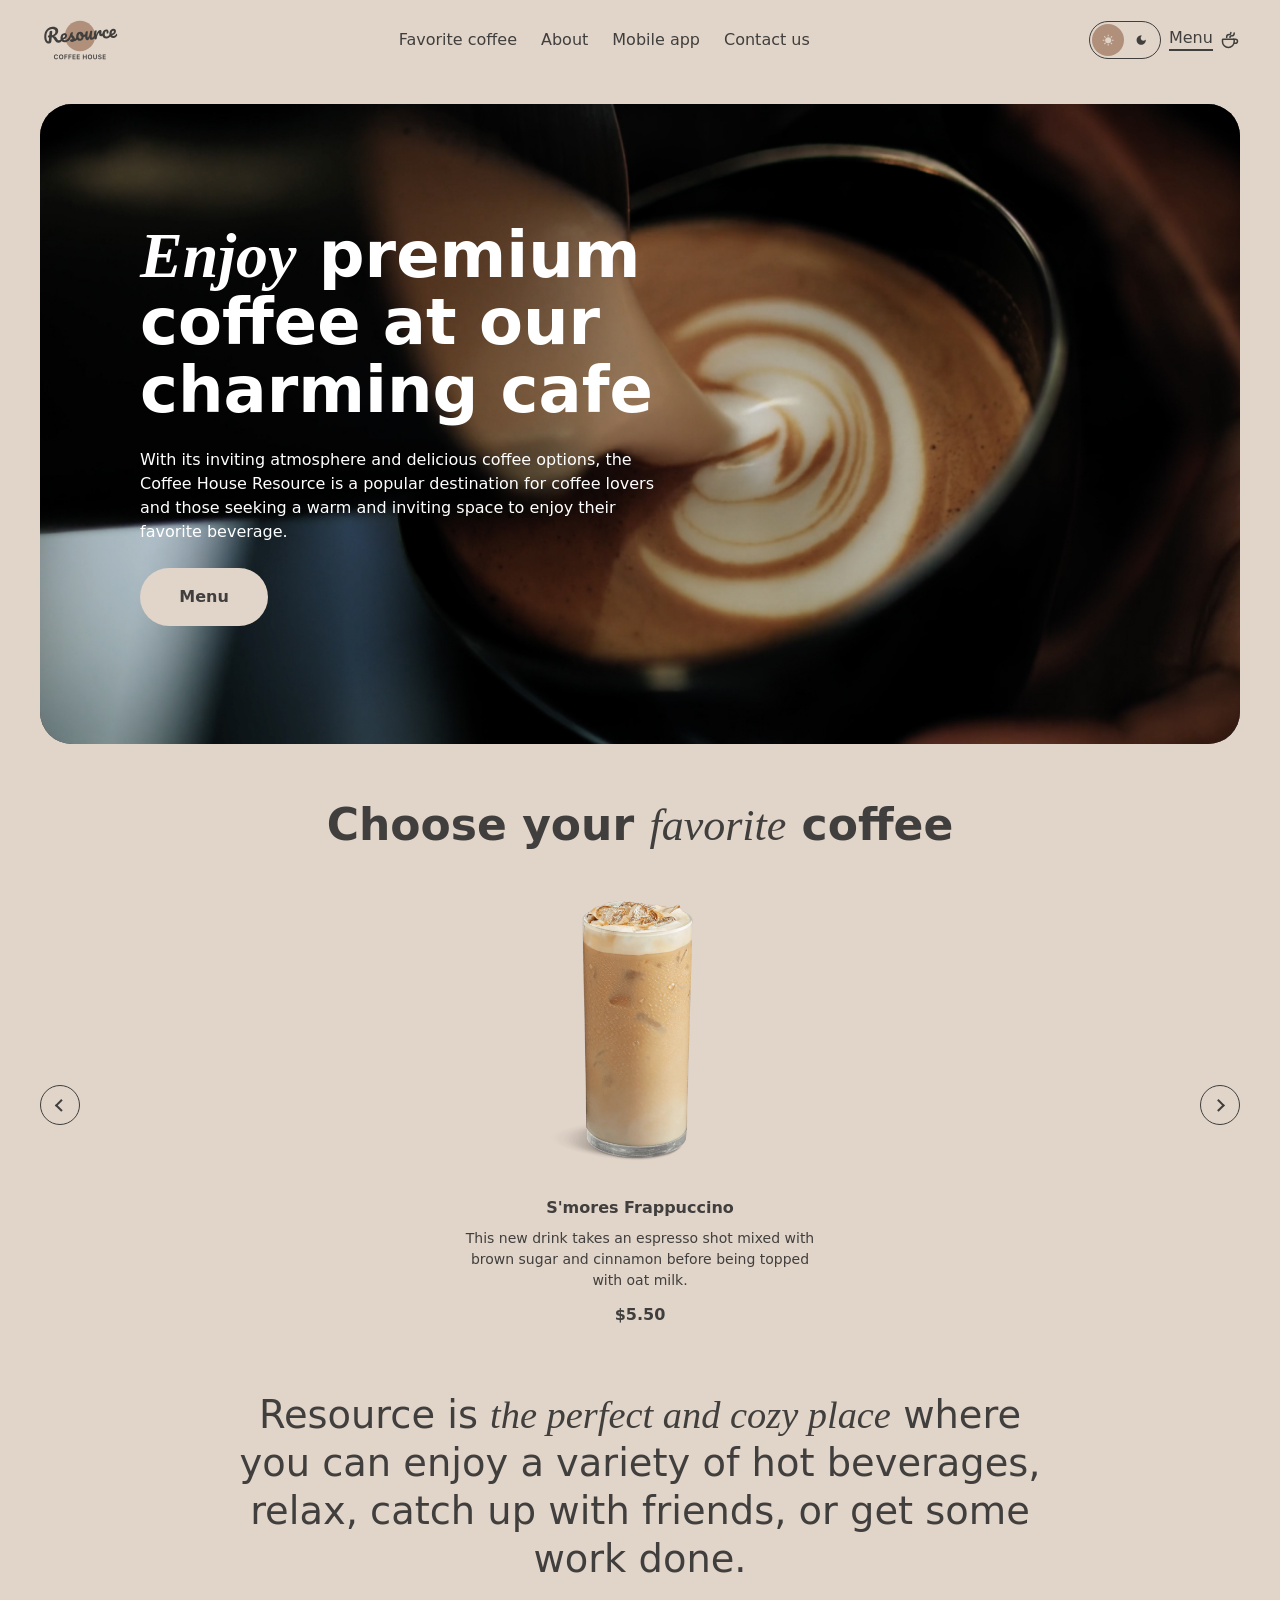
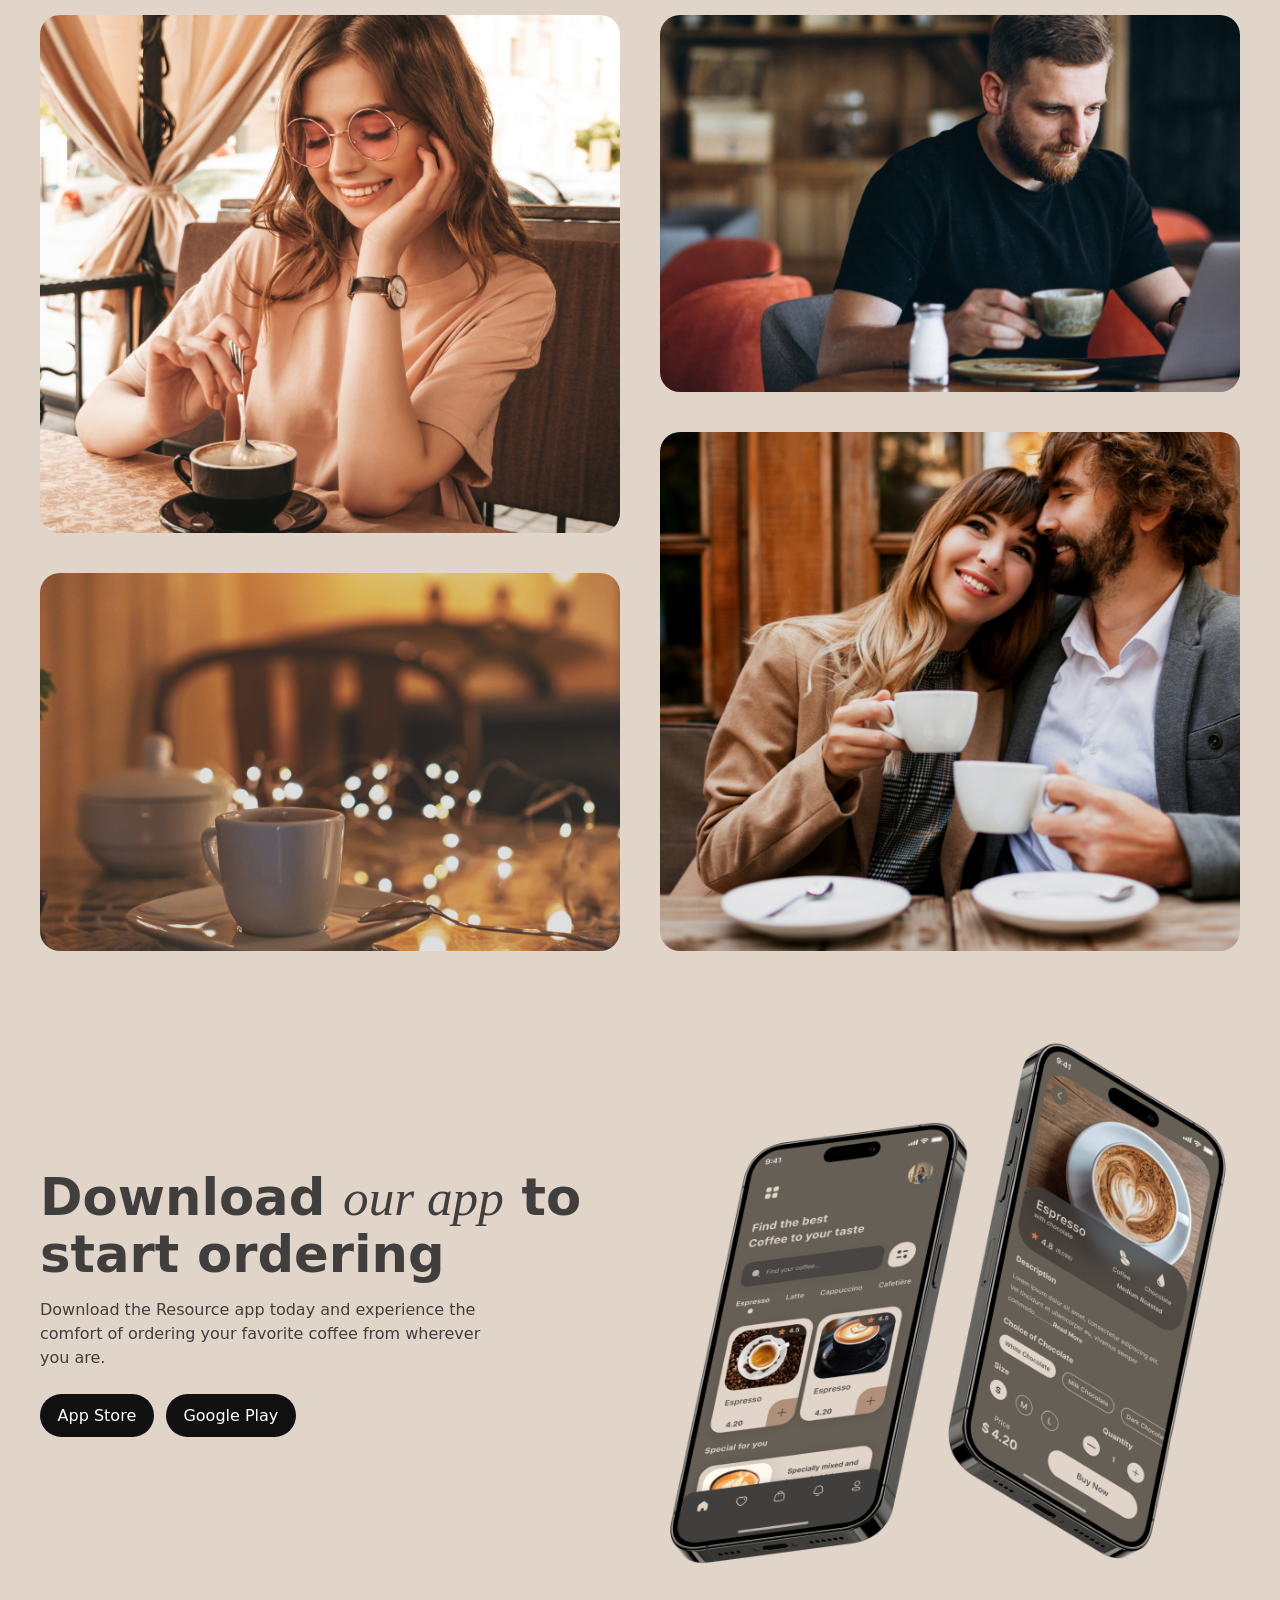
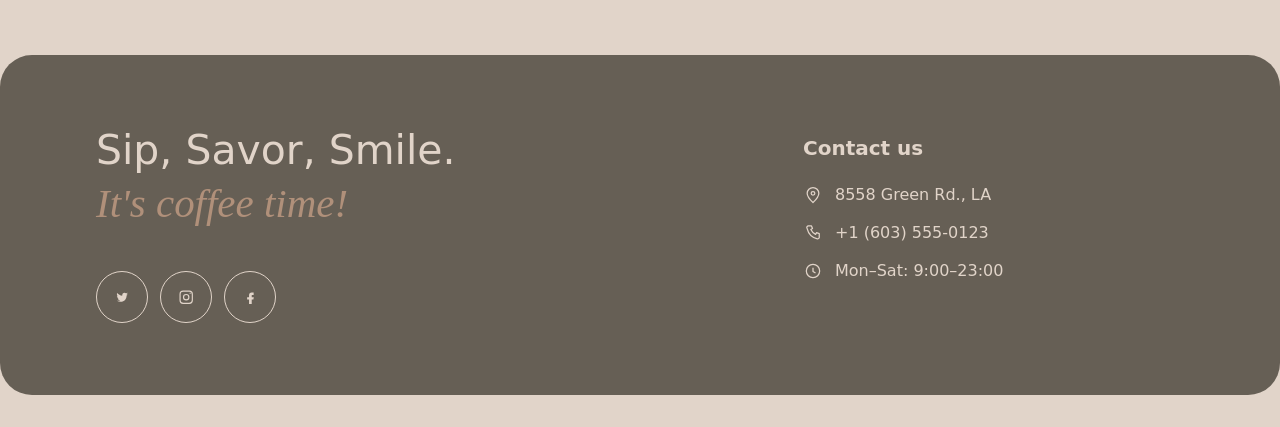
==== commit 953bf1ed: "fix: align the open burger and catalog header with the frames The close icon is a centered cross the" ====
--- a/index.html
+++ b/index.html
@@ -39,10 +39,6 @@
           </ul>
         </nav>
         <div class="header__actions">
-          <a class="header__menu" href="menu.html">
-            Menu
-            <span class="header__menu-icon" aria-hidden="true"></span>
-          </a>
           <button class="header__theme" type="button" aria-label="Theme">
             <span class="header__theme-opt header__theme-opt--light">
               <svg class="header__theme-glyph" viewBox="0 0 36 36" aria-hidden="true">
@@ -59,12 +55,16 @@
               </svg>
             </span>
           </button>
+          <a class="header__menu" href="menu.html">
+            <span class="header__menu-label">Menu</span>
+            <span class="header__menu-icon" aria-hidden="true"></span>
+          </a>
           <button
             class="header__burger"
             type="button"
             aria-label="Open menu"
             aria-expanded="false"
-            aria-disabled="true"
+            aria-controls="burger-panel"
           >
             <span class="header__burger-bar" aria-hidden="true"></span>
             <span class="header__burger-bar" aria-hidden="true"></span>
@@ -73,6 +73,28 @@
         </div>
       </div>
     </header>
+    <nav class="burger" id="burger-panel" aria-label="Mobile" hidden>
+      <ul class="burger__list">
+        <li class="burger__item">
+          <a class="burger__link" href="#favorite-coffee">Favorite coffee</a>
+        </li>
+        <li class="burger__item">
+          <a class="burger__link" href="#about">About</a>
+        </li>
+        <li class="burger__item">
+          <a class="burger__link" href="#extra">Mobile app</a>
+        </li>
+        <li class="burger__item">
+          <a class="burger__link" href="#contact">Contact us</a>
+        </li>
+        <li class="burger__item">
+          <a class="burger__link burger__link--menu" href="menu.html">
+            Menu
+            <span class="burger__menu-icon" aria-hidden="true"></span>
+          </a>
+        </li>
+      </ul>
+    </nav>
     <main class="main">
       <section class="hero" id="hero">
         <div class="hero__inner container">
@@ -330,5 +352,6 @@
       </div>
     </footer>
     <script src="js/theme.js" defer></script>
+    <script src="js/burger.js" defer></script>
   </body>
 </html>
--- a/css/components.css
+++ b/css/components.css
@@ -1,5 +1,8 @@
 /* header, footer, hero, slider, about, extra, catalog cards. modal — позже. */
 .header {
+  position: sticky;
+  top: 0;
+  z-index: 20;
   background-color: var(--color-bg);
   color: var(--color-text);
 }
@@ -76,12 +79,15 @@
   display: inline-flex;
   align-items: center;
   gap: 0.45rem;
-  padding: 0.55rem 1.15rem 0.55rem 1.35rem;
-  border: 1px solid var(--color-text);
-  border-radius: 999px;
   color: var(--color-text);
   text-decoration: none;
   transition: opacity 0.2s ease;
+}
+
+.header__menu-label {
+  border-bottom: 2px solid currentColor;
+  line-height: 1.15;
+  padding-bottom: 0.12rem;
 }
 
 .header__menu-icon {
@@ -140,13 +146,10 @@
 }
 
 .header__burger {
+  position: relative;
   display: none;
-  flex-direction: column;
-  justify-content: center;
-  align-items: center;
-  gap: 0.28rem;
-  width: 2.75rem;
-  height: 2.75rem;
+  width: calc(2.3rem + 2px);
+  height: calc(2.3rem + 2px);
   padding: 0;
   border: 1px solid var(--color-text);
   border-radius: 50%;
@@ -162,14 +165,117 @@
 }
 
 .header__burger-bar {
+  position: absolute;
+  top: 50%;
+  left: 50%;
   display: block;
-  width: 0.9rem;
+  width: 0.95rem;
   height: 1.5px;
   background-color: var(--color-text);
+  transform: translate(-50%, -50%);
+  transition: transform 0.3s ease;
+}
+
+.header__burger-bar:nth-child(1) {
+  transform: translate(-50%, calc(-50% - 0.18rem));
+}
+
+.header__burger-bar:nth-child(2) {
+  transform: translate(-50%, calc(-50% + 0.18rem));
 }
 
 .header__burger-bar:nth-child(3) {
   display: none;
+}
+
+.header__burger[aria-expanded='true'] .header__burger-bar:nth-child(1) {
+  transform: translate(-50%, -50%) rotate(45deg);
+}
+
+.header__burger[aria-expanded='true'] .header__burger-bar:nth-child(2) {
+  transform: translate(-50%, -50%) rotate(-45deg);
+}
+
+.burger {
+  display: none;
+}
+
+body.is-burger-open {
+  overflow: hidden;
+}
+
+@media (max-width: 768px) {
+  .burger {
+    display: flex;
+    position: fixed;
+    left: 0;
+    right: 0;
+    z-index: 15;
+    align-items: center;
+    justify-content: center;
+    margin: 0;
+    padding: var(--space-xl) var(--container-padding-inline);
+    background-color: var(--color-bg);
+    visibility: hidden;
+    opacity: 0;
+    pointer-events: none;
+    transform: translateY(-0.75rem);
+    transition:
+      opacity 0.35s ease,
+      transform 0.35s ease,
+      visibility 0.35s;
+  }
+
+  .burger[hidden] {
+    display: flex;
+  }
+
+  .burger.burger--open {
+    visibility: visible;
+    opacity: 1;
+    pointer-events: auto;
+    transform: none;
+  }
+
+  .burger__list {
+    display: flex;
+    flex-direction: column;
+    align-items: center;
+    gap: 2.5rem;
+    list-style: none;
+    text-align: center;
+  }
+
+  .burger__link {
+    display: inline-flex;
+    align-items: center;
+    gap: 0.5rem;
+    color: var(--color-text);
+    font-size: 1.5rem;
+    font-weight: var(--font-weight-bold);
+    line-height: 1.5;
+    text-decoration: none;
+    transition: opacity 0.2s ease;
+  }
+
+  @media (hover: hover) {
+    .burger__link:hover {
+      opacity: 0.7;
+    }
+  }
+
+  .burger__link:focus-visible {
+    outline: 2px solid var(--color-link);
+    outline-offset: 2px;
+  }
+
+  .burger__menu-icon {
+    width: 1.25rem;
+    height: 1.25rem;
+    background-color: currentColor;
+    -webkit-mask: url("../assets/icons/coffee-cup.svg") center / contain no-repeat;
+    mask: url("../assets/icons/coffee-cup.svg") center / contain no-repeat;
+  }
 }
 
 .footer {
@@ -654,37 +760,61 @@
 }
 
 .catalog__title {
-  margin-bottom: var(--space-lg);
-  font-size: clamp(1.75rem, 4vw, 3rem);
+  max-width: 18em;
+  margin: 0 auto var(--space-lg);
+  font-size: clamp(2rem, 4vw, 3.25rem);
   font-weight: 600;
-  line-height: 1.05;
+  line-height: 1.15;
   text-align: center;
+}
+
+.catalog__accent {
+  font-family: var(--font-family-accent);
+  font-style: italic;
+  font-weight: 500;
+  color: var(--color-accent);
 }
 
 .catalog__tabs {
   display: flex;
   flex-wrap: wrap;
   justify-content: center;
-  gap: var(--space-sm);
+  gap: 0.75rem;
   margin-bottom: var(--space-lg);
 }
 
 .catalog__tab {
   display: inline-flex;
   align-items: center;
-  justify-content: center;
-  min-width: 6.5rem;
-  padding: var(--space-sm) var(--space-md);
-  border: 1px solid var(--color-text);
+  gap: 0.65rem;
+  padding: 0.3rem 1.15rem 0.3rem 0.3rem;
+  border: 1px solid rgba(102, 95, 85, 0.45);
   border-radius: 999px;
   background: transparent;
+  color: var(--color-text);
+  font: inherit;
   cursor: pointer;
-  transition: opacity 0.2s ease, background-color 0.2s ease, color 0.2s ease;
-}
-
-@media (hover: hover) {
-  .catalog__tab:hover {
-    opacity: 0.7;
+  transition: background-color 0.2s ease, color 0.2s ease;
+}
+
+.catalog__tab-icon {
+  display: grid;
+  place-items: center;
+  width: 2.5rem;
+  height: 2.5rem;
+  border-radius: 50%;
+  background-color: #d7cdc4;
+}
+
+.catalog__tab-icon img {
+  width: 1.65rem;
+  height: 1.65rem;
+  object-fit: contain;
+}
+
+@media (hover: hover) {
+  .catalog__tab:not(.catalog__tab--active):hover {
+    border-color: var(--color-footer);
   }
 }
 
@@ -695,9 +825,13 @@
 }
 
 .catalog__tab--active {
-  background-color: var(--color-text);
-  color: var(--color-bg);
-  opacity: 1;
+  border-color: var(--color-footer);
+  background-color: var(--color-footer);
+  color: var(--color-on-footer);
+}
+
+.catalog__tab[aria-disabled='true'] {
+  cursor: default;
 }
 
 .catalog__list {
@@ -712,9 +846,9 @@
   flex-direction: column;
   gap: var(--space-sm);
   height: 100%;
-  padding: var(--space-sm);
-  border: 1px solid var(--color-text);
-  border-radius: var(--space-lg);
+  padding: 0.85rem;
+  border: 1px solid rgba(64, 63, 61, 0.12);
+  border-radius: 1.25rem;
   transition: opacity 0.2s ease;
 }
 
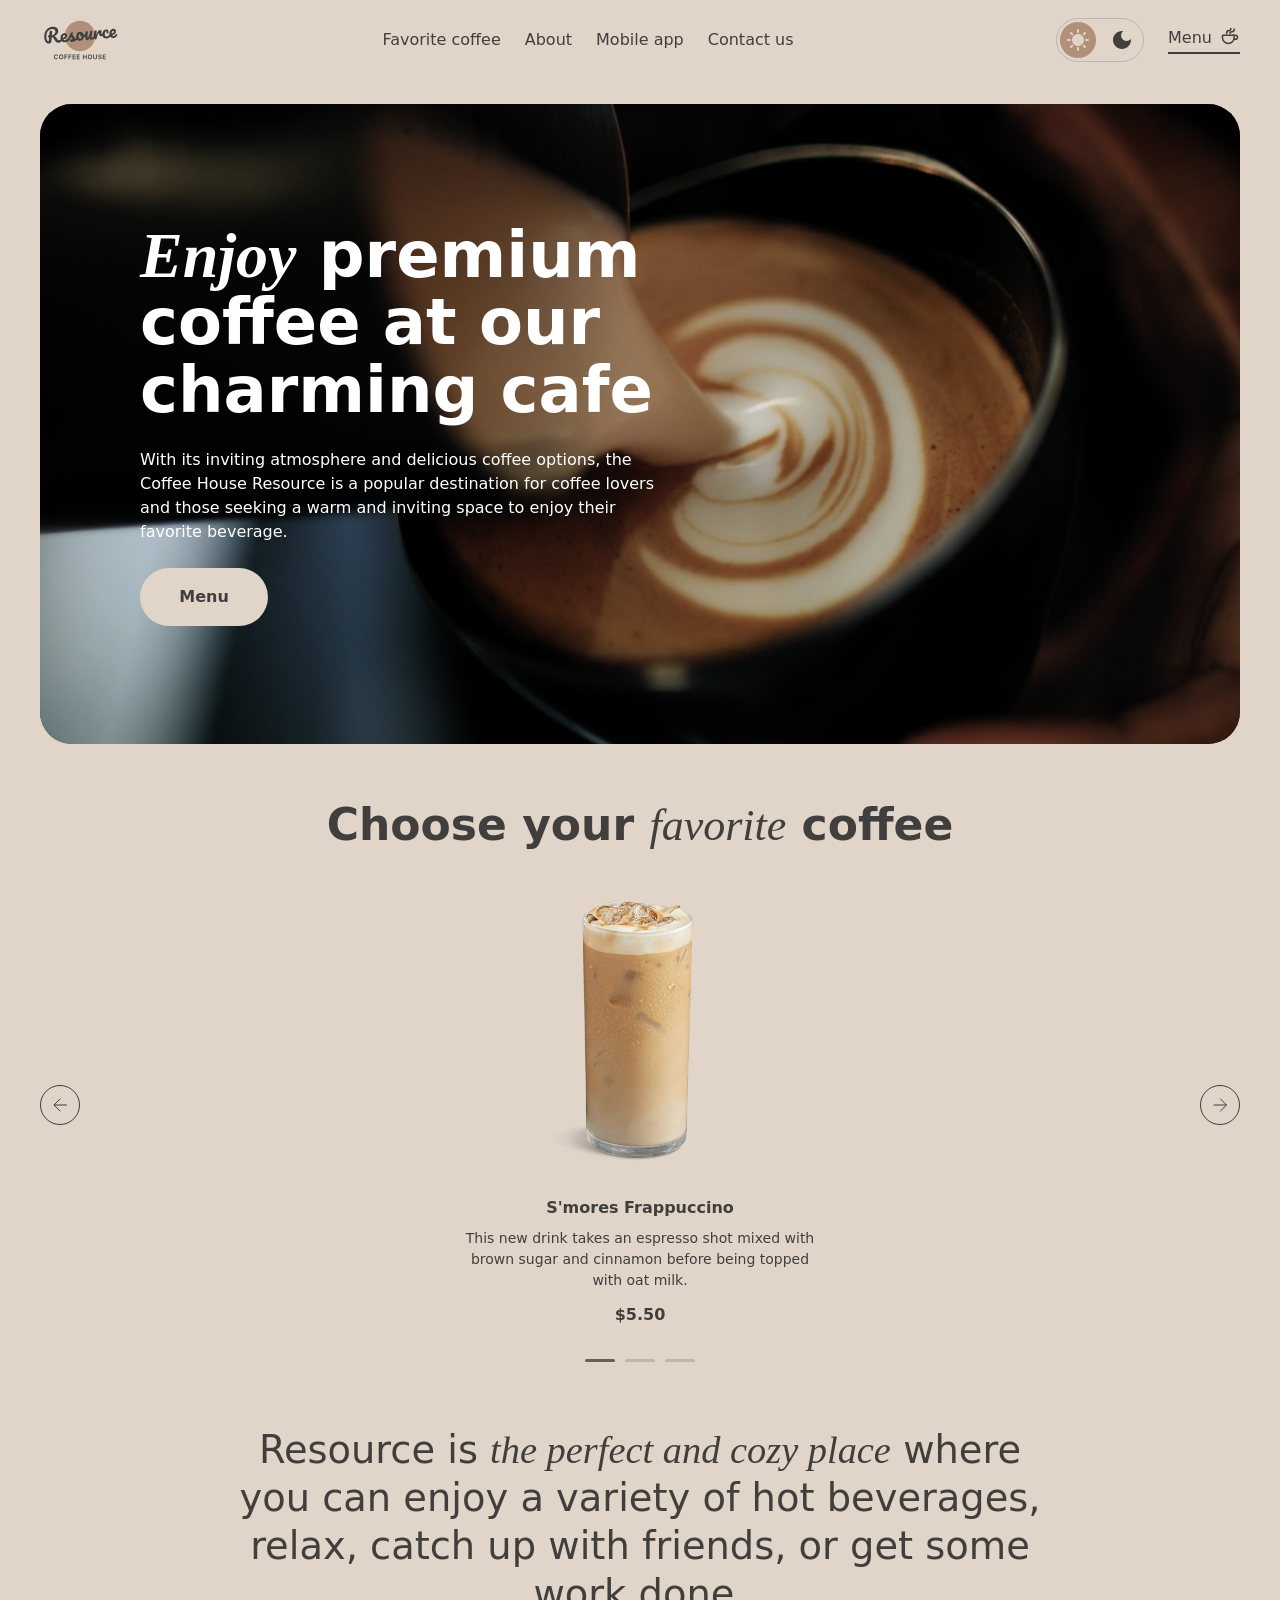
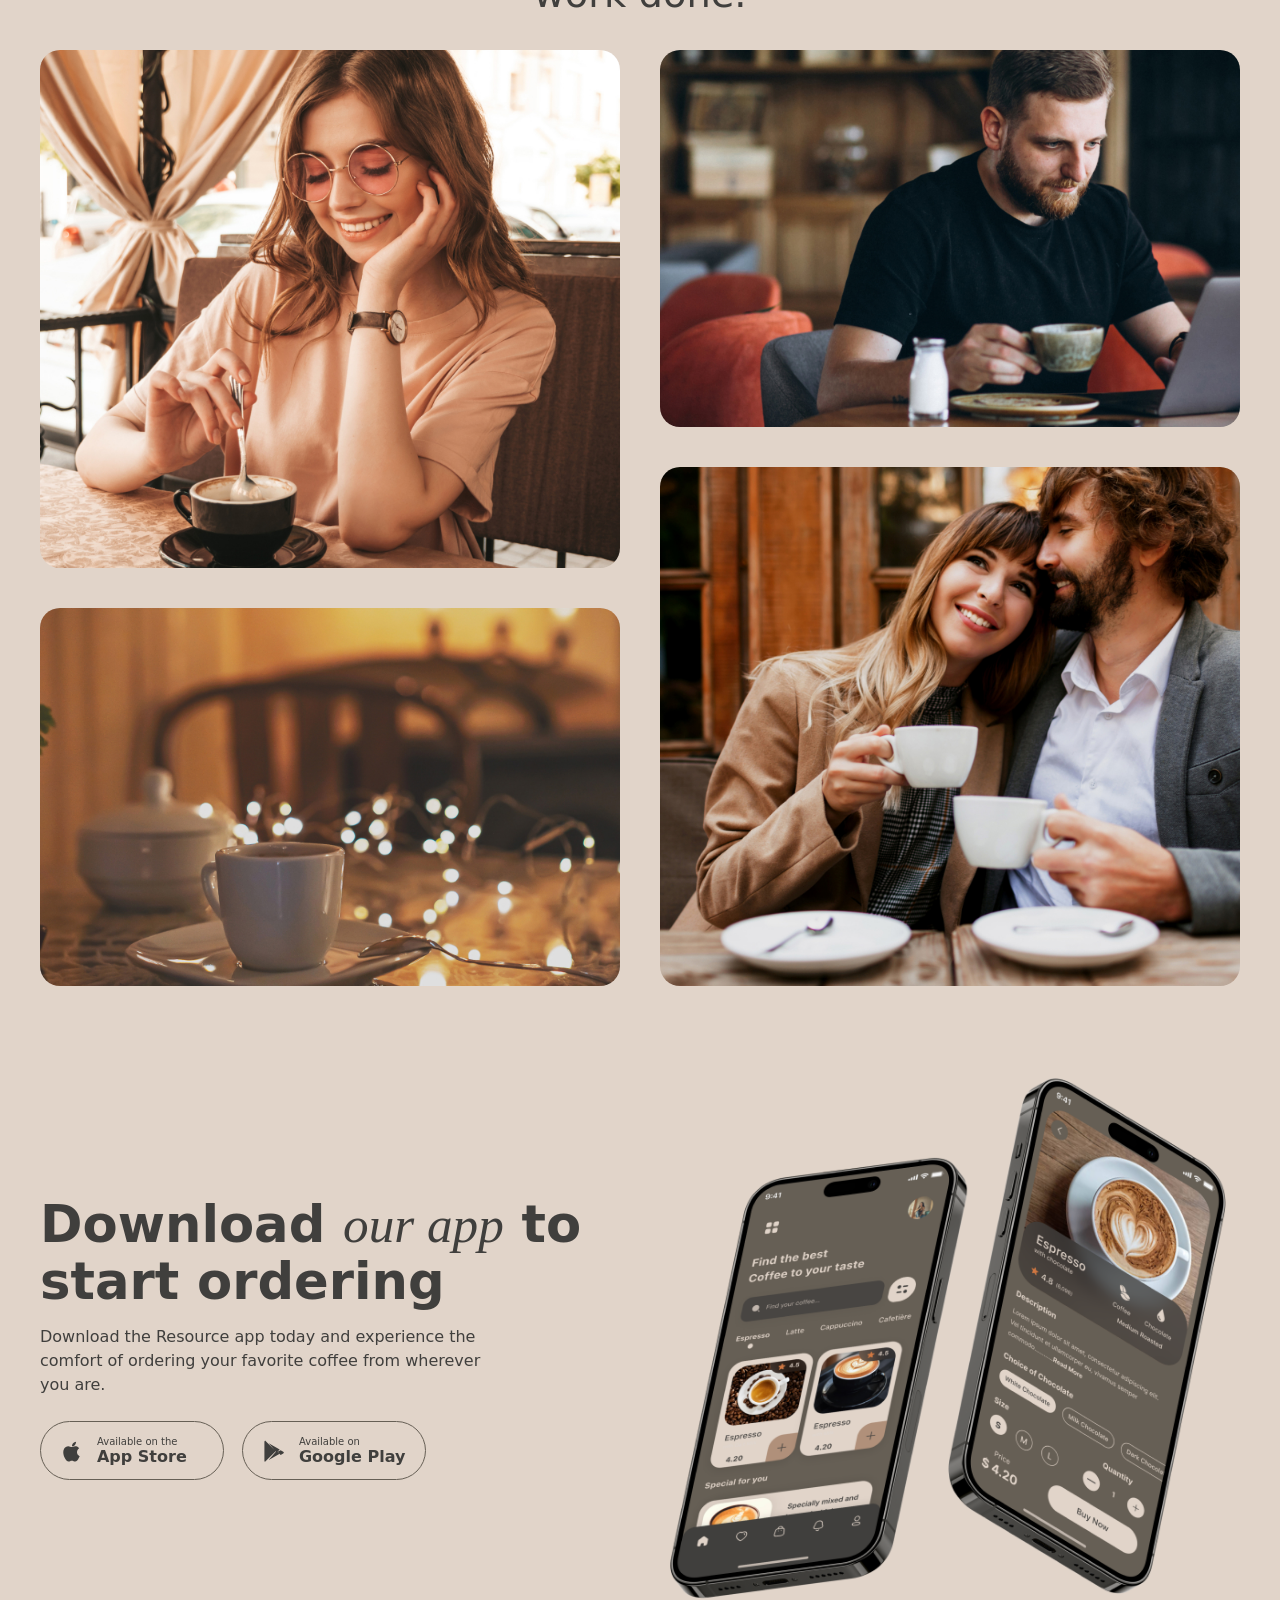
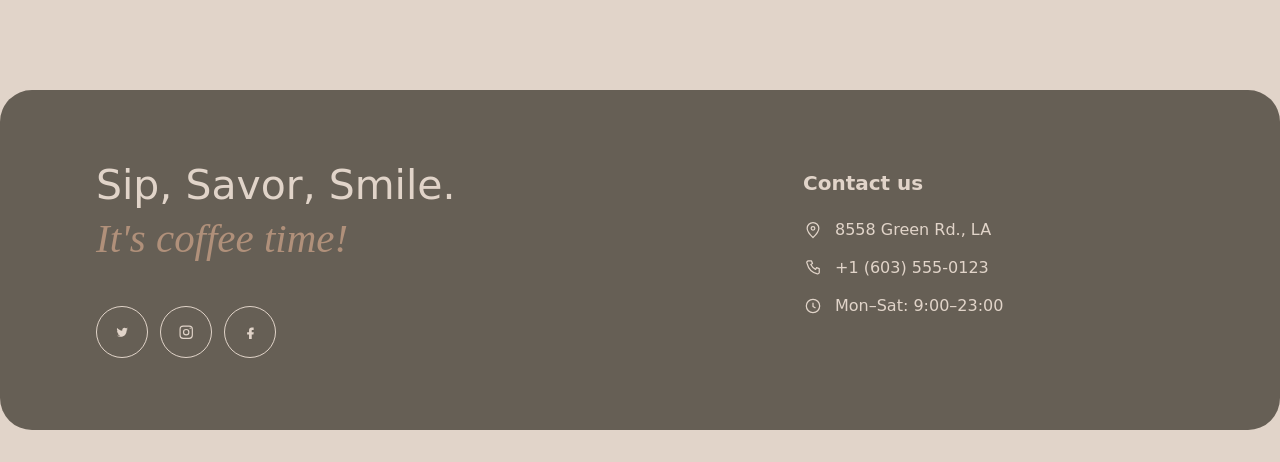
==== commit 3ac6bba2: "fix: lock scroll and match slider, modal, and show-more remarks Co-authored-by: Cursor <cursoragent@" ====
--- a/index.html
+++ b/index.html
@@ -128,57 +128,92 @@
               class="slider__control slider__control--prev"
               type="button"
               aria-label="Previous slide"
-              aria-disabled="true"
             >
-              <span class="slider__chevron slider__chevron--prev" aria-hidden="true"></span>
+              <span class="slider__arrow slider__arrow--prev" aria-hidden="true"></span>
             </button>
             <div class="slider__stage">
-            <ul class="slider__list">
-              <li class="slider__item">
-                <img
-                  class="slider__photo"
-                  src="assets/images/coffee-slider-1.png"
-                  alt="S'mores Frappuccino in a tall glass"
-                  width="530"
-                  height="530"
-                />
-              </li>
-              <li class="slider__item">
-                <img
-                  class="slider__photo"
-                  src="assets/images/coffee-slider-2.png"
-                  alt="Layered cortado in a glass"
-                  width="530"
-                  height="530"
-                />
-              </li>
-              <li class="slider__item">
-                <img
-                  class="slider__photo"
-                  src="assets/images/coffee-slider-3.png"
-                  alt="Iced coffee with ice cubes"
-                  width="530"
-                  height="530"
-                />
-              </li>
-            </ul>
-            <div class="slider__caption">
-              <p class="slider__name">S'mores Frappuccino</p>
-              <p class="slider__text">
-                This new drink takes an espresso shot mixed with brown sugar and
-                cinnamon before being topped with oat milk.
-              </p>
-              <p class="slider__price">$5.50</p>
-            </div>
+              <ul class="slider__list">
+                <li class="slider__item">
+                  <img
+                    class="slider__photo"
+                    src="assets/images/coffee-slider-1.png"
+                    alt="S'mores Frappuccino in a tall glass"
+                    width="530"
+                    height="530"
+                  />
+                  <div class="slider__caption">
+                    <p class="slider__name">S'mores Frappuccino</p>
+                    <p class="slider__text">
+                      This new drink takes an espresso shot mixed with brown sugar
+                      and cinnamon before being topped with oat milk.
+                    </p>
+                    <p class="slider__price">$5.50</p>
+                  </div>
+                </li>
+                <li class="slider__item">
+                  <img
+                    class="slider__photo"
+                    src="assets/images/coffee-slider-2.png"
+                    alt="Caramel Macchiato in a glass"
+                    width="530"
+                    height="530"
+                  />
+                  <div class="slider__caption">
+                    <p class="slider__name">Caramel Macchiato</p>
+                    <p class="slider__text">
+                      Fragrant and unique classic espresso with rich caramel-peanut
+                      syrup, with cream under whipped thick foam.
+                    </p>
+                    <p class="slider__price">$5.00</p>
+                  </div>
+                </li>
+                <li class="slider__item">
+                  <img
+                    class="slider__photo"
+                    src="assets/images/coffee-slider-3.png"
+                    alt="Ice coffee in a tall glass"
+                    width="530"
+                    height="530"
+                  />
+                  <div class="slider__caption">
+                    <p class="slider__name">Ice coffee</p>
+                    <p class="slider__text">
+                      A popular summer drink that tones and invigorates. Prepared
+                      from coffee, milk and ice.
+                    </p>
+                    <p class="slider__price">$4.50</p>
+                  </div>
+                </li>
+              </ul>
             </div>
             <button
               class="slider__control slider__control--next"
               type="button"
               aria-label="Next slide"
-              aria-disabled="true"
             >
-              <span class="slider__chevron slider__chevron--next" aria-hidden="true"></span>
+              <span class="slider__arrow slider__arrow--next" aria-hidden="true"></span>
             </button>
+          </div>
+          <div class="slider__indicators" role="group" aria-label="Slides">
+            <button
+              class="slider__indicator slider__indicator--active"
+              type="button"
+              data-slide="0"
+              aria-label="S'mores Frappuccino"
+              aria-current="true"
+            ></button>
+            <button
+              class="slider__indicator"
+              type="button"
+              data-slide="1"
+              aria-label="Caramel Macchiato"
+            ></button>
+            <button
+              class="slider__indicator"
+              type="button"
+              data-slide="2"
+              aria-label="Ice coffee"
+            ></button>
           </div>
         </div>
       </section>
@@ -241,15 +276,35 @@
                 href="https://www.apple.com/app-store/"
                 target="_blank"
                 rel="noopener noreferrer"
-                >App Store</a
               >
+                <svg class="extra__store-icon" viewBox="0 0 24 24" aria-hidden="true" focusable="false">
+                  <path
+                    fill="currentColor"
+                    d="M16.37 12.72c-.03-2.32 1.9-3.43 1.98-3.48-1.08-1.58-2.76-1.8-3.36-1.82-1.43-.15-2.79.84-3.51.84-.73 0-1.85-.82-3.04-.8-1.56.02-3 .91-3.8 2.31-1.62 2.81-.41 6.97 1.16 9.25.77 1.12 1.69 2.37 2.9 2.32 1.16-.05 1.6-.75 3-.75s1.8.75 3.04.72c1.25-.02 2.04-1.13 2.8-2.25.89-1.3 1.25-2.56 1.27-2.62-.03-.01-2.44-.94-2.47-3.72zM14.55 6.3c.64-.78 1.07-1.86.95-2.94-.92.04-2.03.61-2.69 1.38-.59.68-1.1 1.77-.96 2.81 1.02.08 2.07-.52 2.7-1.25z"
+                  />
+                </svg>
+                <span class="extra__store-copy">
+                  <span class="extra__store-kicker">Available on the</span>
+                  <span class="extra__store-name">App Store</span>
+                </span>
+              </a>
               <a
                 class="extra__store"
                 href="https://play.google.com/store"
                 target="_blank"
                 rel="noopener noreferrer"
-                >Google Play</a
               >
+                <svg class="extra__store-icon" viewBox="0 0 24 24" aria-hidden="true" focusable="false">
+                  <path
+                    fill="currentColor"
+                    d="M3.6 2.4c-.3.2-.5.6-.5 1v17.2c0 .4.2.8.5 1l.1.1 9.6-9.6v-.2L3.7 2.3l-.1.1zm10.7 10.8 2.7-2.7-10-5.8 7.3 8.5zm3.6-2 2.3 1.3c.8.4.8 1.1 0 1.6l-2.3 1.3-2.9-2.9 2.9-1.3zM7 20.1l10-5.8-2.7-2.7L7 20.1z"
+                  />
+                </svg>
+                <span class="extra__store-copy">
+                  <span class="extra__store-kicker">Available on</span>
+                  <span class="extra__store-name">Google Play</span>
+                </span>
+              </a>
             </div>
           </div>
           <img
@@ -352,6 +407,8 @@
       </div>
     </footer>
     <script src="js/theme.js" defer></script>
+    <script src="js/scroll-lock.js" defer></script>
     <script src="js/burger.js" defer></script>
+    <script src="js/slider.js" defer></script>
   </body>
 </html>
--- a/css/components.css
+++ b/css/components.css
@@ -1,4 +1,4 @@
-/* header, footer, hero, slider, about, extra, catalog cards. modal — позже. */
+/* header, footer, hero, slider, about, extra, catalog cards, modal. */
 .header {
   position: sticky;
   top: 0;
@@ -75,24 +75,32 @@
   margin-left: auto;
 }
 
+@media (min-width: 769px) {
+  .header__actions {
+    width: 184px;
+    height: 44px;
+    gap: 24px;
+  }
+}
+
 .header__menu {
   display: inline-flex;
-  align-items: center;
-  gap: 0.45rem;
+  flex: 0 0 72px;
+  align-items: flex-end;
+  justify-content: space-between;
+  width: 72px;
+  height: 28px;
+  padding-bottom: 6px;
+  border-bottom: 2px solid currentColor;
   color: var(--color-text);
+  line-height: 1;
   text-decoration: none;
   transition: opacity 0.2s ease;
 }
 
-.header__menu-label {
-  border-bottom: 2px solid currentColor;
-  line-height: 1.15;
-  padding-bottom: 0.12rem;
-}
-
 .header__menu-icon {
-  width: 1.25rem;
-  height: 1.25rem;
+  width: 20px;
+  height: 20px;
   background-color: currentColor;
   -webkit-mask: url("../assets/icons/coffee-cup.svg") center / contain no-repeat;
   mask: url("../assets/icons/coffee-cup.svg") center / contain no-repeat;
@@ -106,10 +114,14 @@
 
 .header__theme {
   display: inline-flex;
-  align-items: center;
-  gap: 0.1rem;
-  padding: 0.15rem;
-  border: 1px solid var(--color-text);
+  flex: 0 0 88px;
+  align-items: center;
+  justify-content: center;
+  gap: 8px;
+  width: 88px;
+  height: 44px;
+  padding: 3px;
+  border: 1px solid var(--color-primary);
   border-radius: 999px;
   background: transparent;
   cursor: pointer;
@@ -118,8 +130,8 @@
 .header__theme-opt {
   display: grid;
   place-items: center;
-  width: 2rem;
-  height: 2rem;
+  width: 36px;
+  height: 36px;
   border-radius: 50%;
   color: var(--color-text);
 }
@@ -140,16 +152,16 @@
 }
 
 .header__theme-glyph {
-  width: 1.15rem;
-  height: 1.15rem;
+  width: 36px;
+  height: 36px;
   fill: currentColor;
 }
 
 .header__burger {
   position: relative;
   display: none;
-  width: calc(2.3rem + 2px);
-  height: calc(2.3rem + 2px);
+  width: 46px;
+  height: 46px;
   padding: 0;
   border: 1px solid var(--color-text);
   border-radius: 50%;
@@ -198,6 +210,11 @@
 
 .burger {
   display: none;
+}
+
+html.is-scroll-locked {
+  overflow: hidden;
+  scroll-behavior: auto;
 }
 
 body.is-burger-open {
@@ -555,28 +572,44 @@
 }
 
 .slider__stage {
+  overflow: hidden;
+  min-width: 0;
   text-align: center;
+  touch-action: pan-y;
 }
 
 .slider__list {
   display: flex;
-  justify-content: center;
+  align-items: flex-start;
+  width: 100%;
   list-style: none;
-}
-
-.slider__item:nth-child(n + 2) {
-  display: none;
+  transition: transform 0.45s ease;
+}
+
+.slider__item {
+  box-sizing: border-box;
+  flex: 0 0 100%;
+  min-width: 0;
+  text-align: center;
 }
 
 .slider__photo {
   width: min(18rem, 100%);
   height: auto;
   margin-inline: auto;
+  -webkit-user-drag: none;
+  user-select: none;
 }
 
 .slider__caption {
   max-width: 22rem;
   margin: 1.5rem auto 0;
+}
+
+@media (prefers-reduced-motion: reduce) {
+  .slider__list {
+    transition: none;
+  }
 }
 
 .slider__name,
@@ -619,22 +652,58 @@
   outline-offset: 2px;
 }
 
-.slider__chevron {
+.slider__arrow {
   display: block;
-  width: 0.55rem;
-  height: 0.55rem;
-  border-right: 2px solid currentColor;
-  border-bottom: 2px solid currentColor;
-}
-
-.slider__chevron--prev {
-  margin-left: 0.2rem;
-  transform: rotate(135deg);
-}
-
-.slider__chevron--next {
-  margin-right: 0.2rem;
-  transform: rotate(-45deg);
+  width: 1.5rem;
+  height: 1.5rem;
+  background-color: currentColor;
+}
+
+.slider__arrow--prev {
+  -webkit-mask: url("../assets/icons/arrow-left.svg") center / contain no-repeat;
+  mask: url("../assets/icons/arrow-left.svg") center / contain no-repeat;
+}
+
+.slider__arrow--next {
+  -webkit-mask: url("../assets/icons/arrow-right.svg") center / contain no-repeat;
+  mask: url("../assets/icons/arrow-right.svg") center / contain no-repeat;
+}
+
+.slider__indicators {
+  display: flex;
+  justify-content: center;
+  gap: 0.625rem;
+  margin-top: 2rem;
+}
+
+.slider__indicator {
+  position: relative;
+  width: 1.875rem;
+  height: 0.1875rem;
+  padding: 0;
+  border: 0;
+  border-radius: 999px;
+  background-color: var(--color-primary);
+  cursor: pointer;
+}
+
+.slider__indicator::before {
+  content: "";
+  position: absolute;
+  inset: -0.5rem -0.15rem;
+}
+
+.slider__indicator--active {
+  background-color: #665f55;
+}
+
+[data-theme='dark'] .slider__indicator--active {
+  background-color: var(--color-text);
+}
+
+.slider__indicator:focus-visible {
+  outline: 2px solid var(--color-link);
+  outline-offset: 4px;
 }
 
 .about,
@@ -701,19 +770,52 @@
 .extra__stores {
   display: flex;
   flex-wrap: wrap;
-  gap: 0.75rem;
+  gap: 1.125rem;
   margin-top: 1.5rem;
 }
 
 .extra__store {
   display: inline-flex;
   align-items: center;
-  padding: 0.6rem 1.1rem;
+  gap: 0.7rem;
+  min-width: 11.5rem;
+  min-height: 3.7rem;
+  padding: 0.5rem 1.15rem;
+  border: 1px solid #665f55;
   border-radius: 999px;
-  background-color: #111;
-  color: #fff;
+  background-color: transparent;
+  color: var(--color-text);
+  line-height: 1.1;
   text-decoration: none;
   transition: opacity 0.2s ease;
+}
+
+.extra__store-icon {
+  flex-shrink: 0;
+  width: 1.65rem;
+  height: 1.65rem;
+}
+
+.extra__store-copy {
+  display: flex;
+  flex-direction: column;
+  align-items: flex-start;
+  gap: 0.1rem;
+}
+
+.extra__store-kicker {
+  font-size: 0.625rem;
+  font-weight: 400;
+}
+
+.extra__store-name {
+  font-size: 1rem;
+  font-weight: 600;
+}
+
+.extra__store:focus-visible {
+  outline: 2px solid var(--color-link);
+  outline-offset: 3px;
 }
 
 @media (hover: hover) {
@@ -752,6 +854,14 @@
 @media (max-width: 380px) {
   .about__photo--woman {
     display: none;
+  }
+
+  .slider__control {
+    display: none;
+  }
+
+  .slider__layout {
+    grid-template-columns: minmax(0, 1fr);
   }
 }
 
@@ -849,6 +959,7 @@
   padding: 0.85rem;
   border: 1px solid rgba(64, 63, 61, 0.12);
   border-radius: 1.25rem;
+  cursor: pointer;
   transition: opacity 0.2s ease;
 }
 
@@ -884,6 +995,7 @@
   display: none;
   align-items: center;
   justify-content: center;
+  gap: 0.5rem;
   min-width: 8rem;
   margin: var(--space-lg) auto 0;
   padding: var(--space-md) var(--space-xl);
@@ -894,6 +1006,12 @@
   transition: opacity 0.2s ease;
 }
 
+.catalog__more-icon {
+  width: 1.25rem;
+  height: 1.25rem;
+  flex: 0 0 auto;
+}
+
 @media (hover: hover) {
   .catalog__more:hover {
     opacity: 0.7;
@@ -905,12 +1023,274 @@
     grid-template-columns: repeat(2, minmax(0, 1fr));
   }
 
-  /* Coffee House: four products drop at ≤768; Show more UI only (Part 2 wires click). */
-  .catalog__item:nth-child(n + 5) {
+  /* Coffee House: four cards until Show more (catalog--expanded from catalog.js) */
+  .catalog:not(.catalog--expanded) .catalog__item:nth-child(n + 5) {
     display: none;
   }
 
-  .catalog__more {
+  .catalog__more--visible {
     display: flex;
   }
 }
+
+body.is-modal-open {
+  overflow: hidden;
+}
+
+.modal {
+  position: fixed;
+  inset: 0;
+  z-index: 40;
+  display: flex;
+  align-items: center;
+  justify-content: center;
+  padding: var(--space-lg) var(--container-padding-inline);
+  background-color: rgba(64, 63, 61, 0.8);
+  visibility: hidden;
+  opacity: 0;
+  pointer-events: none;
+  transition:
+    opacity 0.25s ease,
+    visibility 0.25s;
+}
+
+.modal[hidden] {
+  display: none;
+}
+
+.modal.modal--open {
+  visibility: visible;
+  opacity: 1;
+  pointer-events: auto;
+}
+
+.modal__dialog {
+  position: relative;
+  display: flex;
+  flex-direction: column;
+  width: min(100%, 58rem);
+  max-height: calc(100dvh - 3rem);
+  overflow: auto;
+  padding: var(--space-lg);
+  border-radius: 2.5rem;
+  background-color: var(--color-bg);
+  color: var(--color-text);
+  box-shadow: 0 1rem 2.5rem rgba(0, 0, 0, 0.18);
+}
+
+.modal__close {
+  display: flex;
+  align-items: center;
+  justify-content: center;
+  width: 100%;
+  margin-top: var(--space-sm);
+  padding: 0.9rem var(--space-xl);
+  border: 1px solid var(--color-text);
+  border-radius: 999px;
+  background: transparent;
+  color: var(--color-text);
+  cursor: pointer;
+  transition: opacity 0.2s ease;
+}
+
+@media (hover: hover) {
+  .modal__close:hover {
+    opacity: 0.7;
+  }
+}
+
+.modal__close:focus-visible {
+  outline: 2px solid var(--color-accent);
+  outline-offset: 2px;
+}
+
+.modal__body {
+  display: grid;
+  grid-template-columns: minmax(11rem, 19.375rem) minmax(16rem, 1fr);
+  gap: var(--space-xl);
+  align-items: start;
+}
+
+.modal__photo {
+  width: 100%;
+  aspect-ratio: 1;
+  object-fit: cover;
+  border-radius: 2.5rem;
+}
+
+.modal__info {
+  display: flex;
+  flex: 1 1 auto;
+  flex-direction: column;
+  gap: var(--space-md);
+  min-width: 0;
+  padding-block: var(--space-sm);
+}
+
+.modal__title {
+  font-size: var(--font-size-lg);
+  font-weight: 600;
+}
+
+.modal__text {
+  font-size: var(--font-size-sm);
+}
+
+.modal__params {
+  display: flex;
+  flex-direction: column;
+  gap: var(--space-md);
+}
+
+.modal__param {
+  display: flex;
+  flex-direction: column;
+  gap: var(--space-sm);
+}
+
+.modal__param-label {
+  font-size: var(--font-size-sm);
+  font-weight: 600;
+}
+
+.modal__options {
+  display: flex;
+  flex-wrap: wrap;
+  gap: 0.75rem;
+}
+
+.modal__option {
+  display: inline-flex;
+  align-items: center;
+  gap: 0.65rem;
+  padding: 0.3rem 1.15rem 0.3rem 0.3rem;
+  border: 1px solid var(--color-footer);
+  border-radius: 999px;
+  background: transparent;
+  color: var(--color-text);
+  cursor: pointer;
+  transition:
+    background-color 0.2s ease,
+    color 0.2s ease,
+    border-color 0.2s ease;
+}
+
+.modal__option-badge {
+  display: grid;
+  place-items: center;
+  width: 2.5rem;
+  height: 2.5rem;
+  border-radius: 50%;
+  background-color: var(--color-primary);
+  color: var(--color-footer);
+  font-size: var(--font-size-sm);
+  font-weight: 600;
+  line-height: 1;
+}
+
+.modal__option-label {
+  font-size: var(--font-size-sm);
+}
+
+@media (hover: hover) {
+  .modal__option:not(.modal__option--active):hover {
+    opacity: 0.85;
+  }
+}
+
+.modal__option:focus-visible {
+  outline: 2px solid var(--color-accent);
+  outline-offset: 2px;
+}
+
+.modal__option--active {
+  border-color: var(--color-footer);
+  background-color: var(--color-footer);
+  color: var(--color-on-footer);
+}
+
+.modal__option--active .modal__option-badge {
+  background-color: var(--color-on-footer);
+  color: var(--color-footer);
+}
+
+.modal__total {
+  display: flex;
+  align-items: baseline;
+  justify-content: space-between;
+  gap: var(--space-md);
+  margin-top: var(--space-sm);
+  font-size: var(--font-size-lg);
+  font-weight: 600;
+}
+
+.modal__price {
+  font-size: inherit;
+  font-weight: inherit;
+}
+
+.modal__note {
+  display: flex;
+  align-items: flex-start;
+  gap: var(--space-sm);
+  margin: 0;
+  padding-top: var(--space-md);
+  border-top: 1px solid var(--color-primary);
+  font-size: 0.625rem;
+  line-height: 1.45;
+}
+
+.modal__note-icon {
+  flex: 0 0 auto;
+  width: 1.25rem;
+  height: 1.25rem;
+  margin-top: 0.1rem;
+  fill: none;
+  stroke: currentColor;
+  stroke-width: 1.5;
+  stroke-linecap: round;
+}
+
+.modal__note-icon circle:last-child {
+  fill: currentColor;
+  stroke: none;
+}
+
+@media (max-width: 768px) {
+  .modal {
+    padding: var(--space-md);
+  }
+
+  .modal__dialog {
+    width: 100%;
+    max-height: calc(100dvh - 2rem);
+    padding: var(--space-md);
+  }
+
+  .modal__body {
+    gap: var(--space-md);
+  }
+}
+
+@media (max-width: 720px) {
+  .modal__dialog {
+    border-radius: 1.5rem;
+  }
+
+  .modal__body {
+    grid-template-columns: 1fr;
+  }
+
+  .modal__photo {
+    display: none;
+  }
+
+  .modal__info {
+    gap: var(--space-sm);
+    padding-block: 0;
+  }
+
+  .modal__params {
+    gap: var(--space-sm);
+  }
+}
--- a/css/themes.css
+++ b/css/themes.css
@@ -9,6 +9,7 @@
   --color-on-footer: #e1d4c9;
   --color-accent: #b0907a;
   --color-on-accent: #e1d4c9;
+  --color-primary: #c1b6ad;
 }
 
 [data-theme='dark'] {
@@ -20,4 +21,5 @@
   --color-on-footer: #e1d4c9;
   --color-accent: #b0907a;
   --color-on-accent: #e1d4c9;
+  --color-primary: #c1b6ad;
 }
